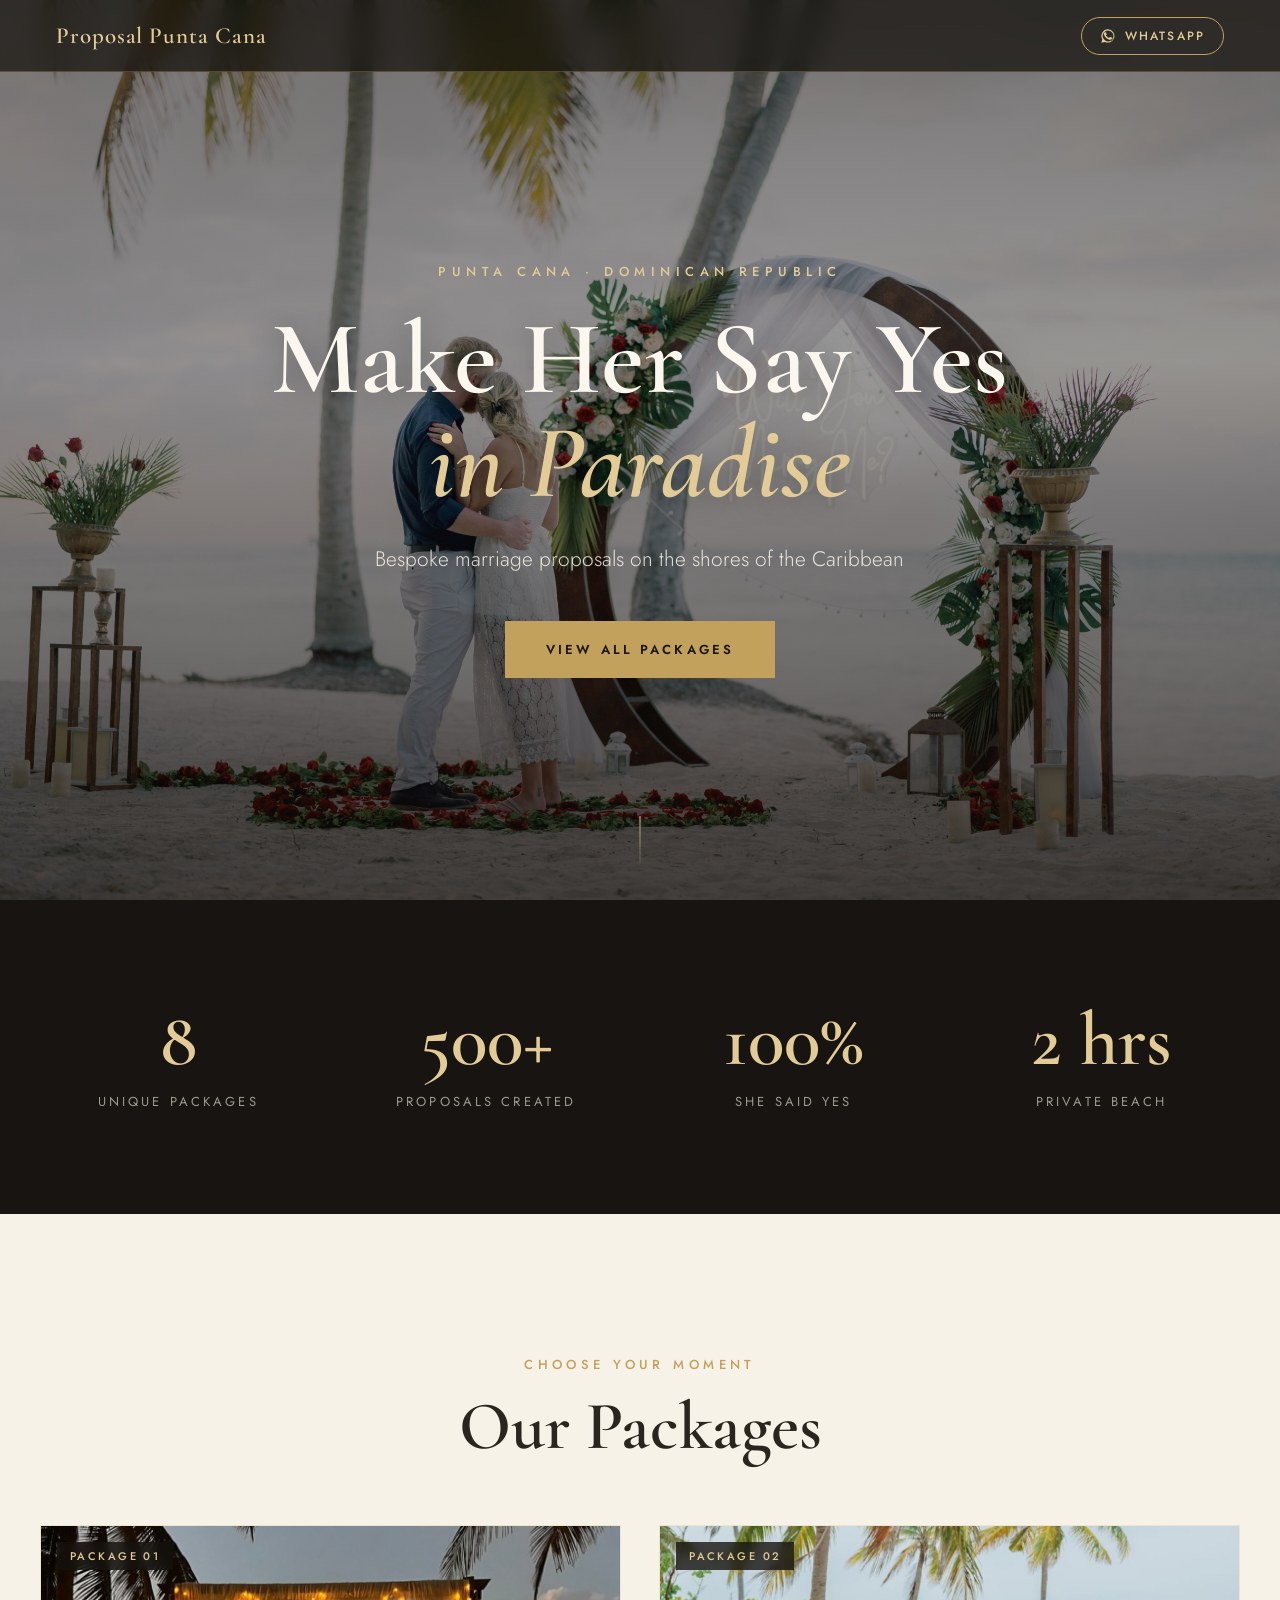
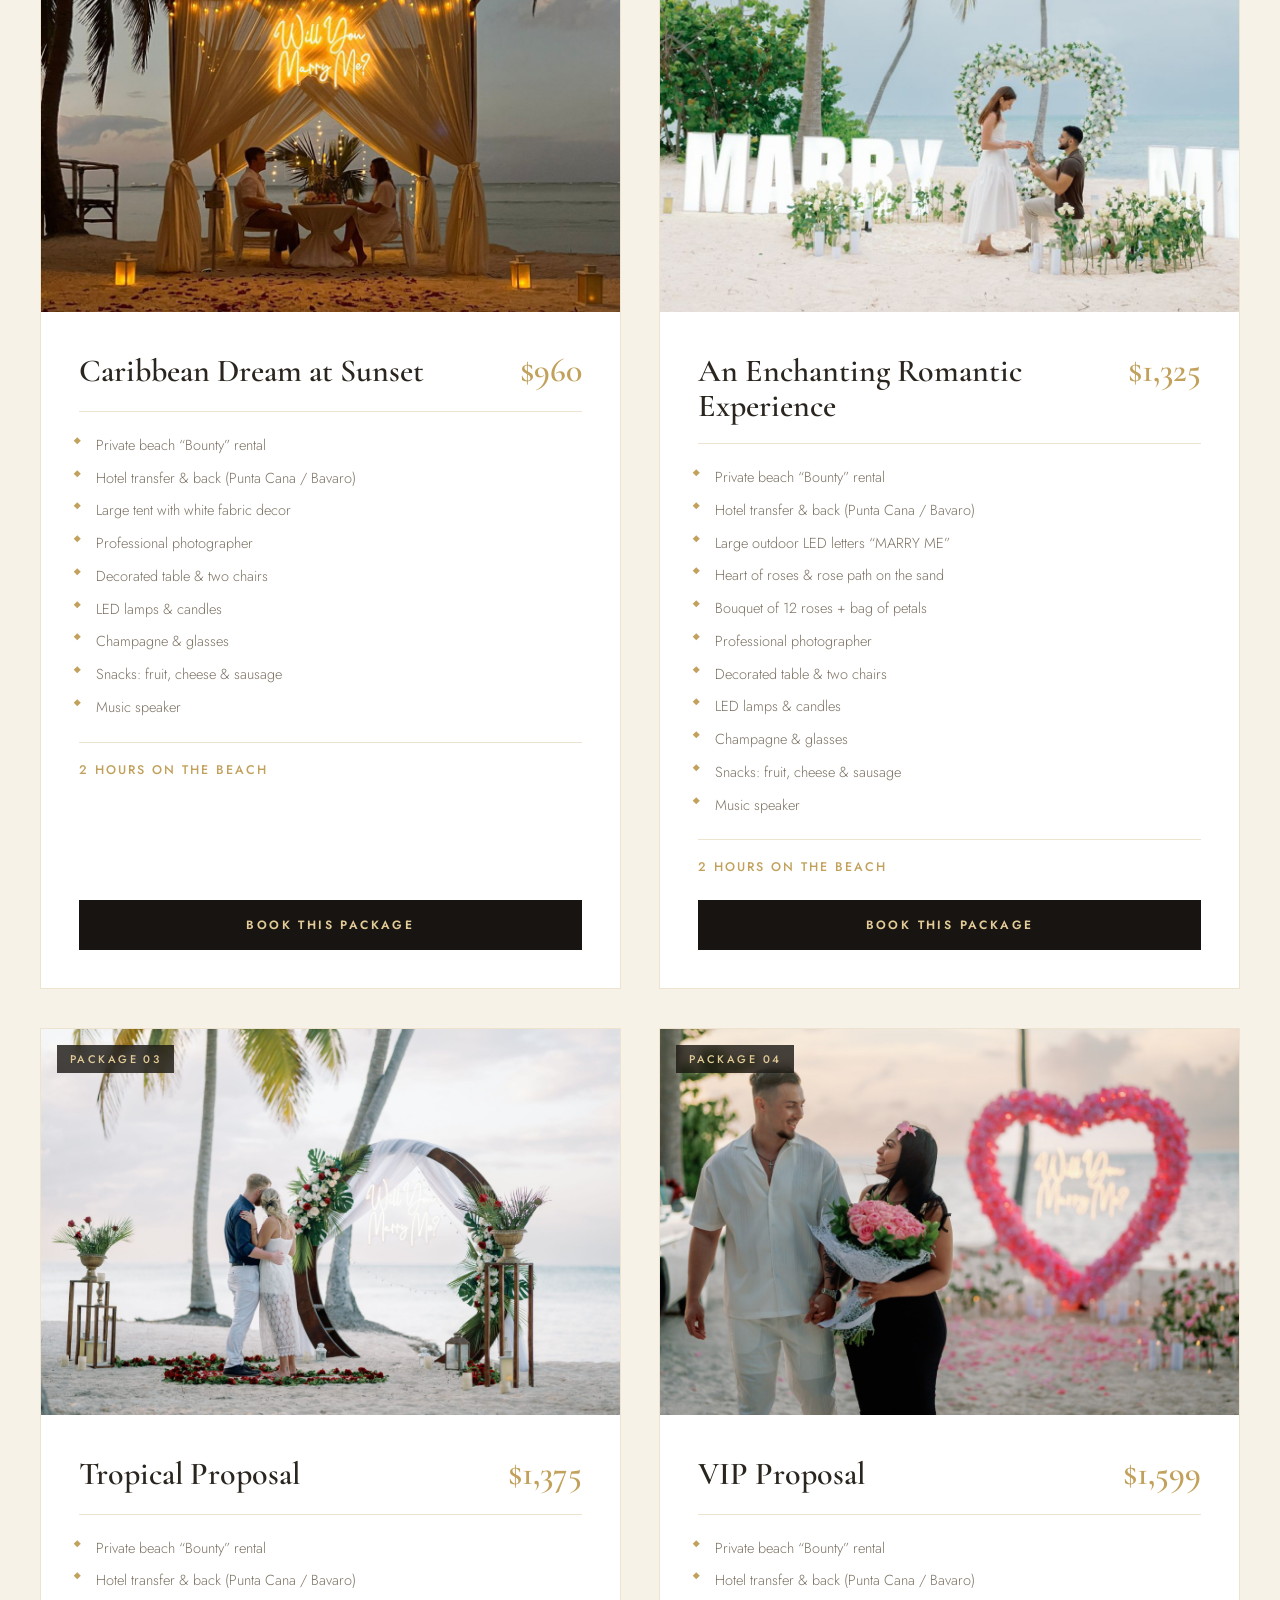
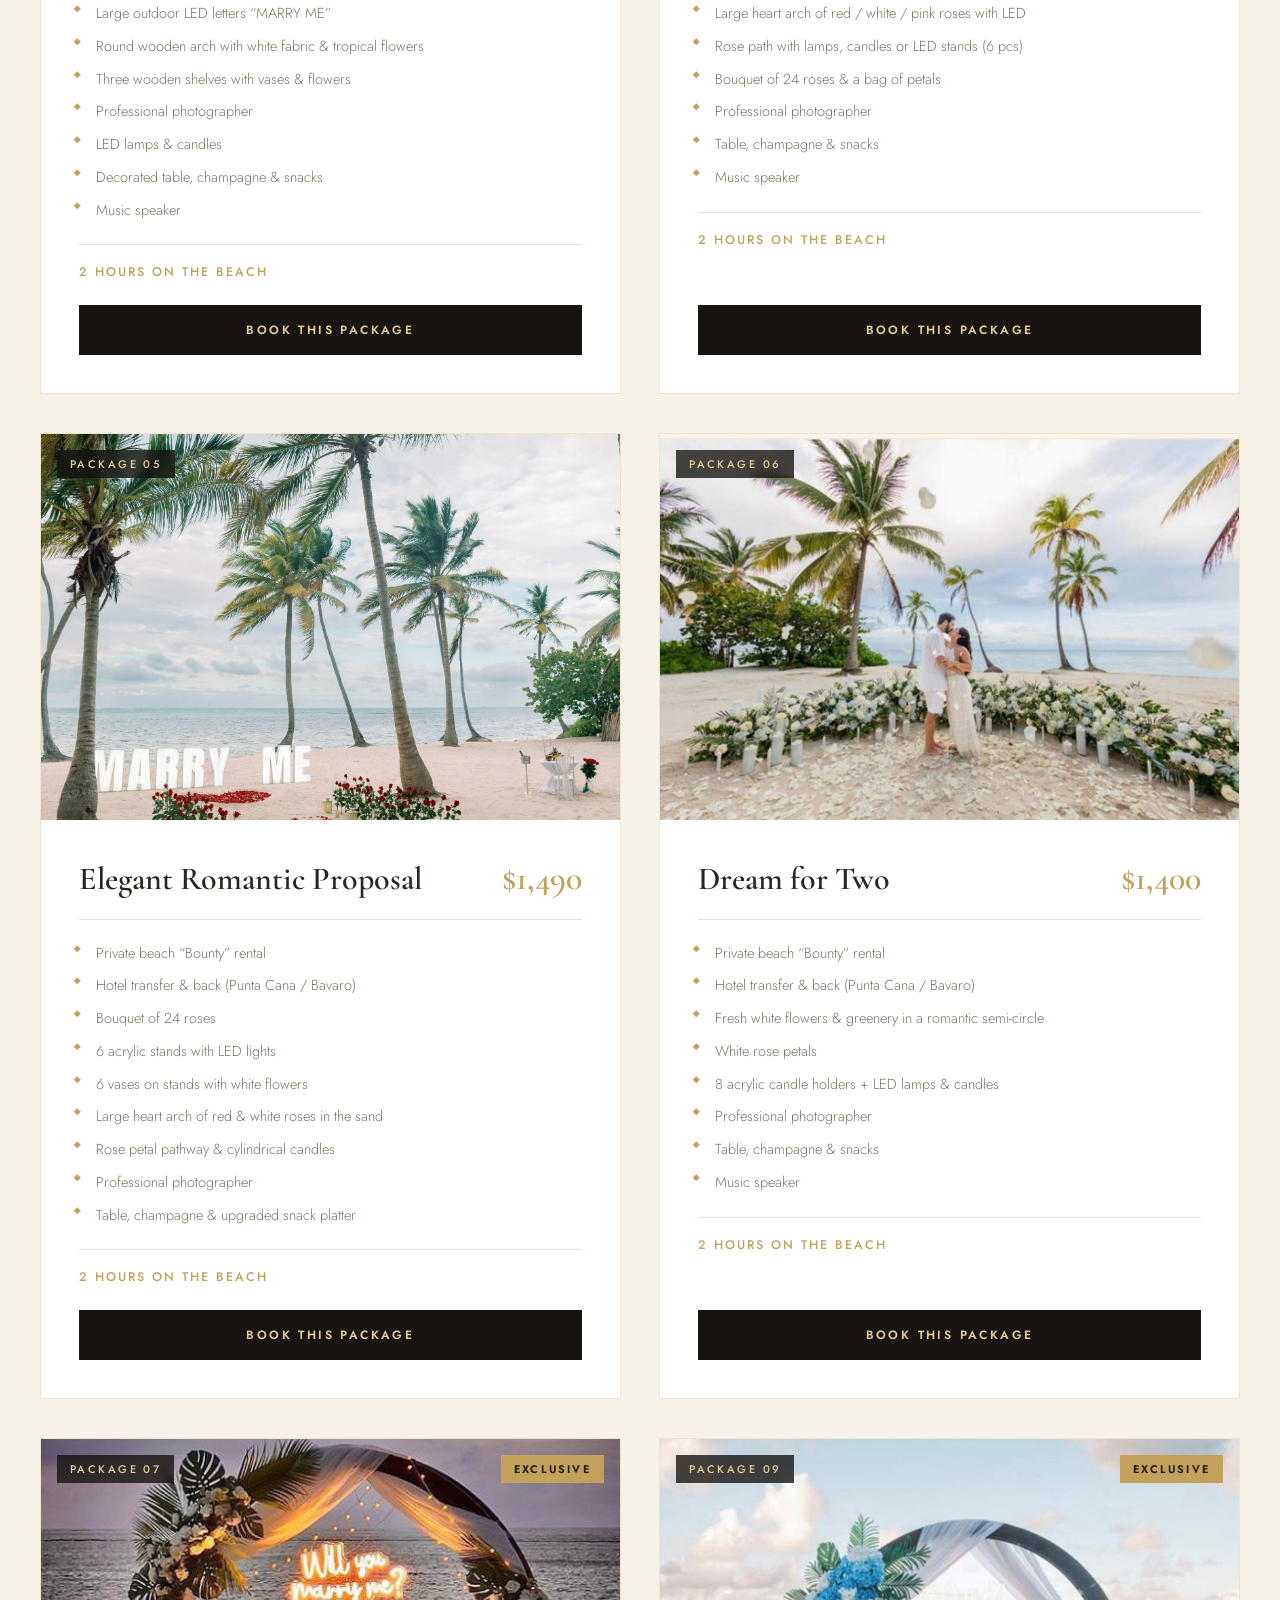
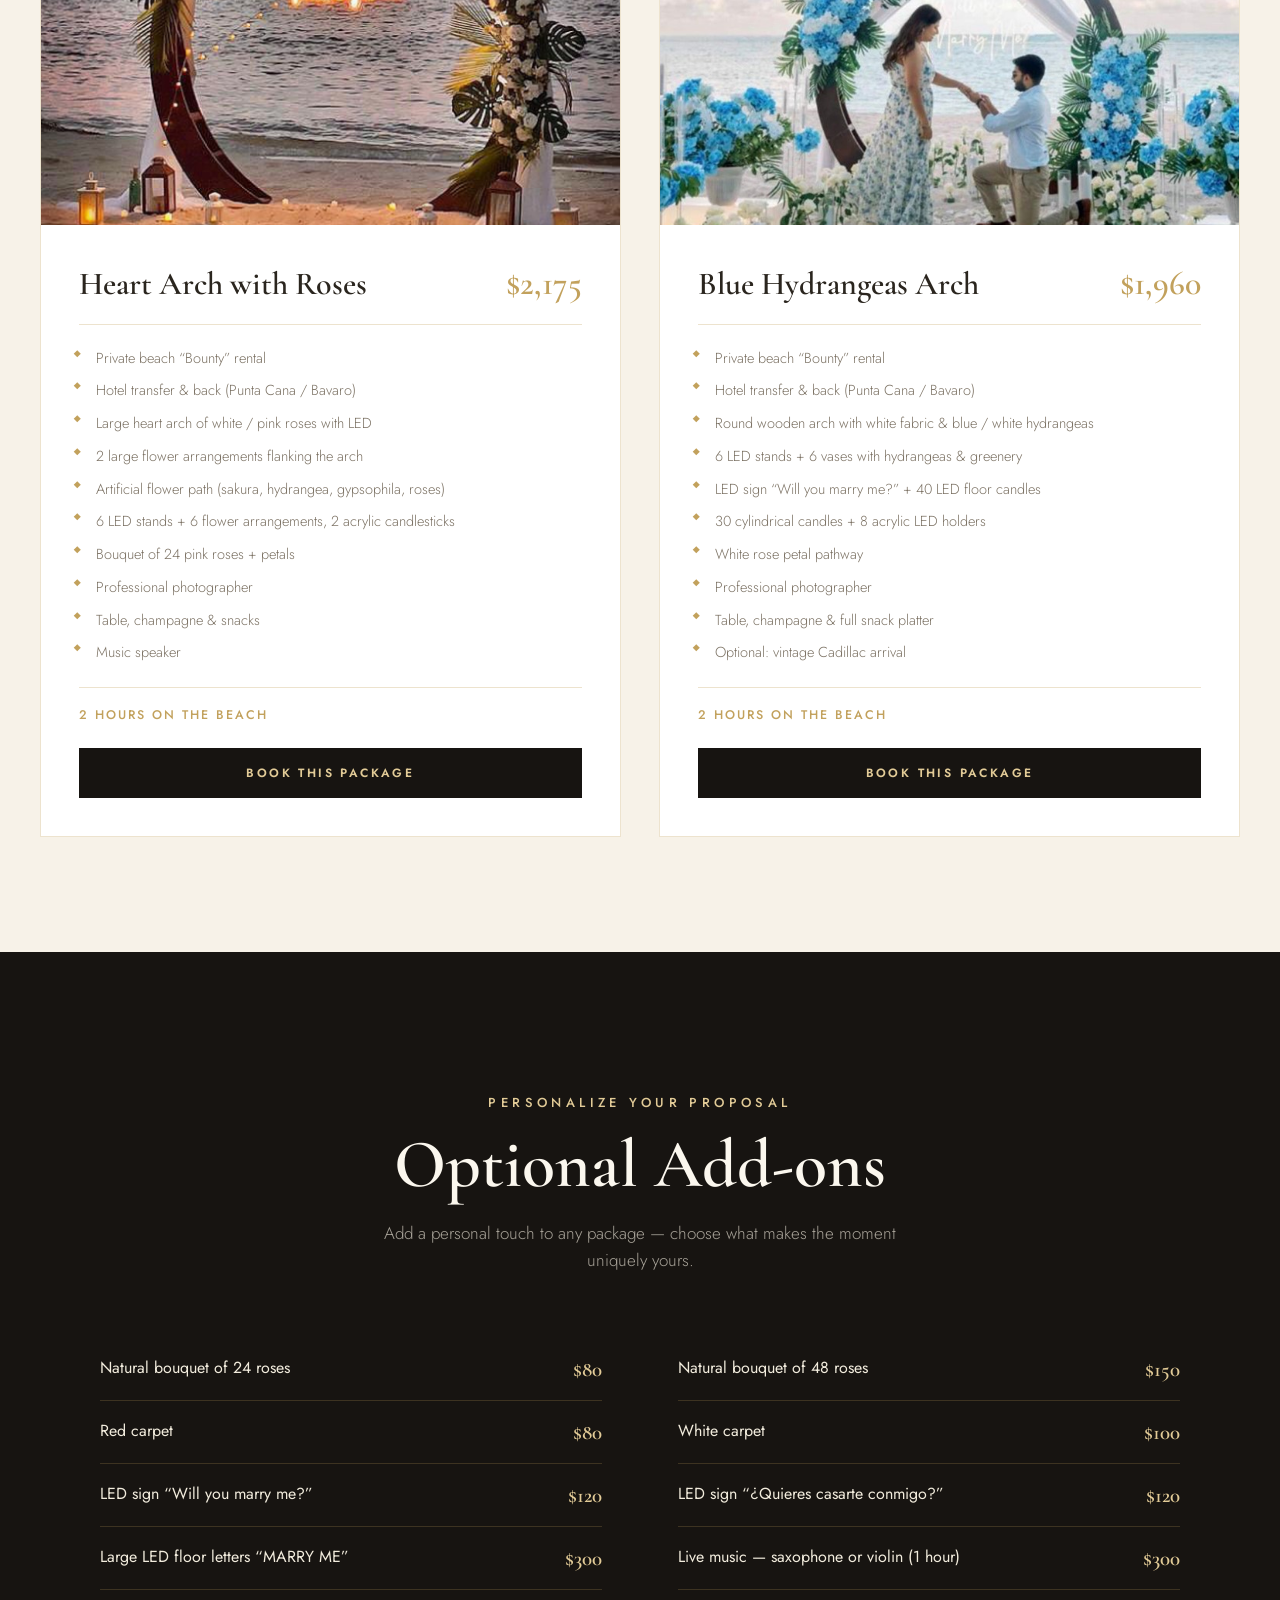
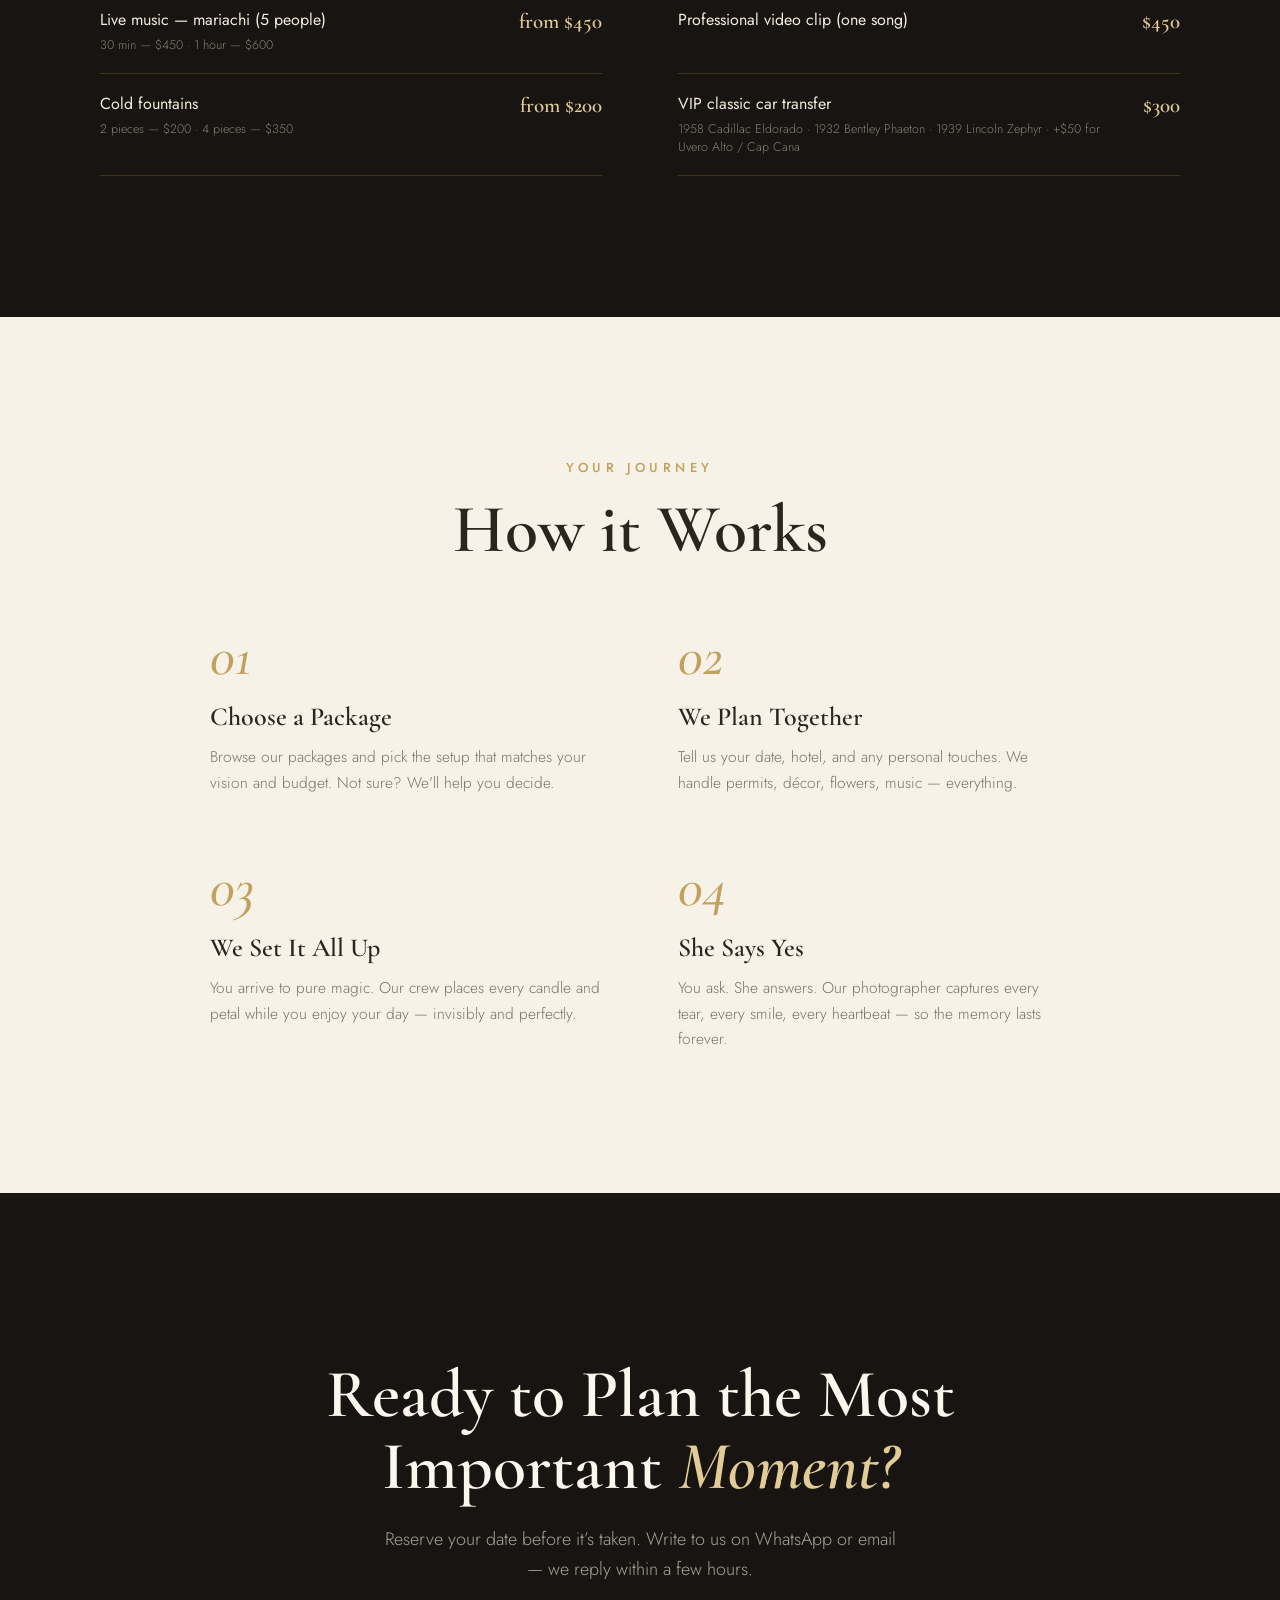
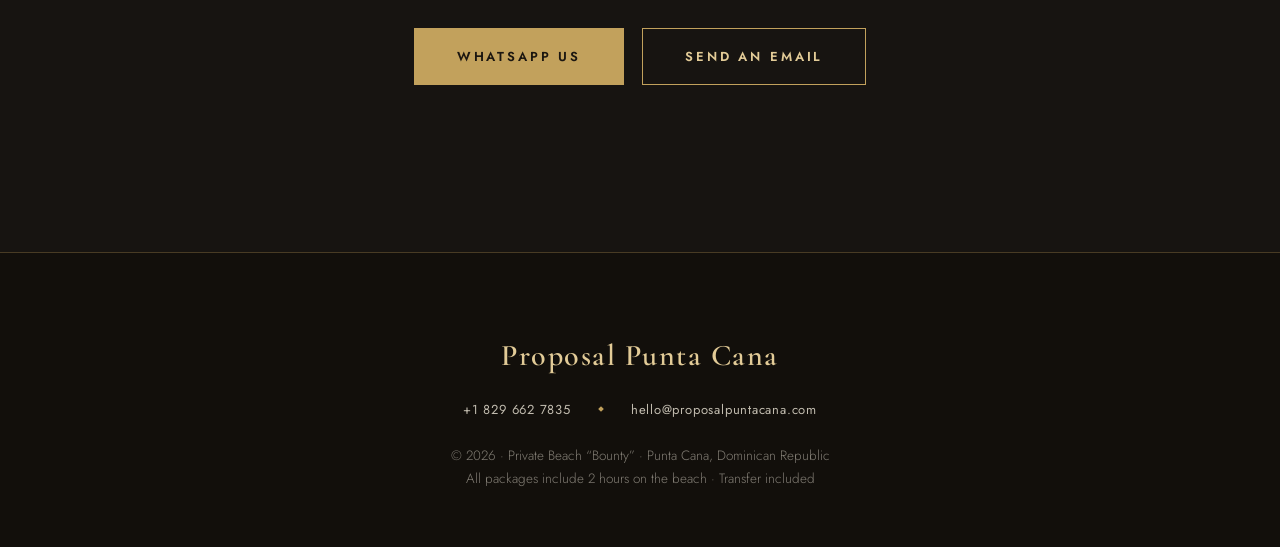
==== proposal-2/index.html @ 28c5927b "Add proposal-2 standalone landing page New self-contained page (HTML/CSS/assets) under /proposal-2/," ====
<!DOCTYPE html>
<html lang="en">
<head>
<meta charset="utf-8">
<meta name="viewport" content="width=device-width, initial-scale=1">
<title>Proposal Punta Cana — Bespoke Marriage Proposals in Paradise</title>
<meta name="description" content="Bespoke marriage proposals on the shores of the Caribbean. Private beach setups in Punta Cana, Dominican Republic — choose your moment.">
<link rel="preconnect" href="https://fonts.googleapis.com">
<link rel="preconnect" href="https://fonts.gstatic.com" crossorigin>
<link href="https://fonts.googleapis.com/css2?family=Cormorant+Garamond:ital,wght@0,400;0,500;0,600;0,700;1,400;1,500;1,600&family=Jost:wght@300;400;500;600&display=swap" rel="stylesheet">
<link rel="stylesheet" href="style.css">
</head>
<body>

<header class="site-header">
  <a href="#top" class="site-header__logo">Proposal Punta&nbsp;Cana</a>
  <a href="https://wa.me/18296627835" target="_blank" rel="noopener" class="btn-whatsapp">
    <svg width="16" height="16" viewBox="0 0 24 24" fill="currentColor" aria-hidden="true"><path d="M17.5 14.4c-.3-.15-1.8-.9-2.07-1-.28-.1-.48-.15-.68.15-.2.3-.78.99-.95 1.19-.18.2-.35.22-.65.07-.3-.15-1.27-.47-2.42-1.5-.9-.8-1.5-1.78-1.67-2.08-.18-.3-.02-.46.13-.61.14-.14.3-.35.45-.53.15-.18.2-.3.3-.5.1-.2.05-.38-.02-.53-.08-.15-.68-1.64-.93-2.24-.24-.58-.49-.5-.68-.51l-.58-.01c-.2 0-.53.07-.8.38-.28.3-1.05 1.03-1.05 2.5s1.08 2.9 1.23 3.1c.15.2 2.12 3.24 5.14 4.54.72.31 1.28.5 1.71.64.72.23 1.38.2 1.9.12.58-.09 1.8-.74 2.05-1.45.25-.71.25-1.32.18-1.45-.07-.13-.27-.2-.57-.35zM12 2.04A9.9 9.9 0 0 0 3.5 17l-1.45 5.3 5.43-1.43A9.9 9.9 0 1 0 12 2.04zm0 1.8a8.1 8.1 0 0 1 6.86 12.4l-.2.32.86 3.14-3.22-.85-.31.18A8.1 8.1 0 1 1 12 3.84z"/></svg>
    WhatsApp
  </a>
</header>

<section id="top" class="hero">
  <div class="hero__inner">
    <p class="hero__kicker">Punta Cana&nbsp;·&nbsp;Dominican Republic</p>
    <h1 class="hero__title">Make Her Say Yes<br><em>in Paradise</em></h1>
    <p class="hero__subtitle">Bespoke marriage proposals on the shores of the Caribbean</p>
    <a href="#packages" class="btn-gold">View All Packages</a>
  </div>
  <div class="hero__scroll-line"></div>
</section>

<section class="stats">
  <div class="stats__grid" data-reveal="1">
    <div>
      <div class="stat__value">8</div>
      <div class="stat__label">Unique packages</div>
    </div>
    <div>
      <div class="stat__value">500+</div>
      <div class="stat__label">Proposals created</div>
    </div>
    <div>
      <div class="stat__value">100%</div>
      <div class="stat__label">She said yes</div>
    </div>
    <div>
      <div class="stat__value">2 hrs</div>
      <div class="stat__label">Private beach</div>
    </div>
  </div>
</section>

<section id="packages" class="packages">
  <div class="section-head" data-reveal="1">
    <p class="section-head__kicker">Choose your moment</p>
    <h2 class="section-head__title">Our Packages</h2>
  </div>

  <div class="packages__grid">

    <article class="package-card" data-reveal="1">
      <div class="package-card__media">
        <img src="assets/pkg-1-caribbean-dream.jpg" alt="Caribbean Dream at Sunset" loading="lazy">
        <span class="package-card__badge">Package 01</span>
      </div>
      <div class="package-card__body">
        <div class="package-card__head">
          <h3 class="package-card__name">Caribbean Dream at Sunset</h3>
          <span class="package-card__price">$960</span>
        </div>
        <ul class="package-card__includes">
          <li>Private beach “Bounty” rental</li>
          <li>Hotel transfer &amp; back (Punta Cana / Bavaro)</li>
          <li>Large tent with white fabric decor</li>
          <li>Professional photographer</li>
          <li>Decorated table &amp; two chairs</li>
          <li>LED lamps &amp; candles</li>
          <li>Champagne &amp; glasses</li>
          <li>Snacks: fruit, cheese &amp; sausage</li>
          <li>Music speaker</li>
        </ul>
        <p class="package-card__duration">2 hours on the beach</p>
        <a class="btn-book" target="_blank" rel="noopener" href="https://wa.me/18296627835?text=Hello!%20I%20would%20like%20to%20book%20the%20Caribbean%20Dream%20at%20Sunset%20proposal%20package%20in%20Punta%20Cana.">Book this Package</a>
      </div>
    </article>

    <article class="package-card" data-reveal="1">
      <div class="package-card__media">
        <img src="assets/pkg-2-enchanting.jpg" alt="An Enchanting Romantic Experience" loading="lazy">
        <span class="package-card__badge">Package 02</span>
      </div>
      <div class="package-card__body">
        <div class="package-card__head">
          <h3 class="package-card__name">An Enchanting Romantic Experience</h3>
          <span class="package-card__price">$1,325</span>
        </div>
        <ul class="package-card__includes">
          <li>Private beach “Bounty” rental</li>
          <li>Hotel transfer &amp; back (Punta Cana / Bavaro)</li>
          <li>Large outdoor LED letters “MARRY ME”</li>
          <li>Heart of roses &amp; rose path on the sand</li>
          <li>Bouquet of 12 roses + bag of petals</li>
          <li>Professional photographer</li>
          <li>Decorated table &amp; two chairs</li>
          <li>LED lamps &amp; candles</li>
          <li>Champagne &amp; glasses</li>
          <li>Snacks: fruit, cheese &amp; sausage</li>
          <li>Music speaker</li>
        </ul>
        <p class="package-card__duration">2 hours on the beach</p>
        <a class="btn-book" target="_blank" rel="noopener" href="https://wa.me/18296627835?text=Hello!%20I%20would%20like%20to%20book%20the%20An%20Enchanting%20Romantic%20Experience%20proposal%20package%20in%20Punta%20Cana.">Book this Package</a>
      </div>
    </article>

    <article class="package-card" data-reveal="1">
      <div class="package-card__media">
        <img src="assets/pkg-3-tropical.jpg" alt="Tropical Proposal" loading="lazy">
        <span class="package-card__badge">Package 03</span>
      </div>
      <div class="package-card__body">
        <div class="package-card__head">
          <h3 class="package-card__name">Tropical Proposal</h3>
          <span class="package-card__price">$1,375</span>
        </div>
        <ul class="package-card__includes">
          <li>Private beach “Bounty” rental</li>
          <li>Hotel transfer &amp; back (Punta Cana / Bavaro)</li>
          <li>Large outdoor LED letters “MARRY ME”</li>
          <li>Round wooden arch with white fabric &amp; tropical flowers</li>
          <li>Three wooden shelves with vases &amp; flowers</li>
          <li>Professional photographer</li>
          <li>LED lamps &amp; candles</li>
          <li>Decorated table, champagne &amp; snacks</li>
          <li>Music speaker</li>
        </ul>
        <p class="package-card__duration">2 hours on the beach</p>
        <a class="btn-book" target="_blank" rel="noopener" href="https://wa.me/18296627835?text=Hello!%20I%20would%20like%20to%20book%20the%20Tropical%20Proposal%20proposal%20package%20in%20Punta%20Cana.">Book this Package</a>
      </div>
    </article>

    <article class="package-card" data-reveal="1">
      <div class="package-card__media">
        <img src="assets/pkg-4-vip.jpg" alt="VIP Proposal" loading="lazy">
        <span class="package-card__badge">Package 04</span>
      </div>
      <div class="package-card__body">
        <div class="package-card__head">
          <h3 class="package-card__name">VIP Proposal</h3>
          <span class="package-card__price">$1,599</span>
        </div>
        <ul class="package-card__includes">
          <li>Private beach “Bounty” rental</li>
          <li>Hotel transfer &amp; back (Punta Cana / Bavaro)</li>
          <li>Large heart arch of red / white / pink roses with LED</li>
          <li>Rose path with lamps, candles or LED stands (6 pcs)</li>
          <li>Bouquet of 24 roses &amp; a bag of petals</li>
          <li>Professional photographer</li>
          <li>Table, champagne &amp; snacks</li>
          <li>Music speaker</li>
        </ul>
        <p class="package-card__duration">2 hours on the beach</p>
        <a class="btn-book" target="_blank" rel="noopener" href="https://wa.me/18296627835?text=Hello!%20I%20would%20like%20to%20book%20the%20VIP%20Proposal%20proposal%20package%20in%20Punta%20Cana.">Book this Package</a>
      </div>
    </article>

    <article class="package-card" data-reveal="1">
      <div class="package-card__media">
        <img src="assets/pkg-5-elegant.jpg" alt="Elegant Romantic Proposal" loading="lazy">
        <span class="package-card__badge">Package 05</span>
      </div>
      <div class="package-card__body">
        <div class="package-card__head">
          <h3 class="package-card__name">Elegant Romantic Proposal</h3>
          <span class="package-card__price">$1,490</span>
        </div>
        <ul class="package-card__includes">
          <li>Private beach “Bounty” rental</li>
          <li>Hotel transfer &amp; back (Punta Cana / Bavaro)</li>
          <li>Bouquet of 24 roses</li>
          <li>6 acrylic stands with LED lights</li>
          <li>6 vases on stands with white flowers</li>
          <li>Large heart arch of red &amp; white roses in the sand</li>
          <li>Rose petal pathway &amp; cylindrical candles</li>
          <li>Professional photographer</li>
          <li>Table, champagne &amp; upgraded snack platter</li>
        </ul>
        <p class="package-card__duration">2 hours on the beach</p>
        <a class="btn-book" target="_blank" rel="noopener" href="https://wa.me/18296627835?text=Hello!%20I%20would%20like%20to%20book%20the%20Elegant%20Romantic%20Proposal%20proposal%20package%20in%20Punta%20Cana.">Book this Package</a>
      </div>
    </article>

    <article class="package-card" data-reveal="1">
      <div class="package-card__media">
        <img src="assets/pkg-6-dream-for-two.jpg" alt="Dream for Two" loading="lazy">
        <span class="package-card__badge">Package 06</span>
      </div>
      <div class="package-card__body">
        <div class="package-card__head">
          <h3 class="package-card__name">Dream for Two</h3>
          <span class="package-card__price">$1,400</span>
        </div>
        <ul class="package-card__includes">
          <li>Private beach “Bounty” rental</li>
          <li>Hotel transfer &amp; back (Punta Cana / Bavaro)</li>
          <li>Fresh white flowers &amp; greenery in a romantic semi-circle</li>
          <li>White rose petals</li>
          <li>8 acrylic candle holders + LED lamps &amp; candles</li>
          <li>Professional photographer</li>
          <li>Table, champagne &amp; snacks</li>
          <li>Music speaker</li>
        </ul>
        <p class="package-card__duration">2 hours on the beach</p>
        <a class="btn-book" target="_blank" rel="noopener" href="https://wa.me/18296627835?text=Hello!%20I%20would%20like%20to%20book%20the%20Dream%20for%20Two%20proposal%20package%20in%20Punta%20Cana.">Book this Package</a>
      </div>
    </article>

    <article class="package-card" data-reveal="1">
      <div class="package-card__media">
        <img src="assets/pkg-7-heart-arch.jpg" alt="Heart Arch with Roses" loading="lazy">
        <span class="package-card__badge">Package 07</span>
        <span class="package-card__exclusive">Exclusive</span>
      </div>
      <div class="package-card__body">
        <div class="package-card__head">
          <h3 class="package-card__name">Heart Arch with Roses</h3>
          <span class="package-card__price">$2,175</span>
        </div>
        <ul class="package-card__includes">
          <li>Private beach “Bounty” rental</li>
          <li>Hotel transfer &amp; back (Punta Cana / Bavaro)</li>
          <li>Large heart arch of white / pink roses with LED</li>
          <li>2 large flower arrangements flanking the arch</li>
          <li>Artificial flower path (sakura, hydrangea, gypsophila, roses)</li>
          <li>6 LED stands + 6 flower arrangements, 2 acrylic candlesticks</li>
          <li>Bouquet of 24 pink roses + petals</li>
          <li>Professional photographer</li>
          <li>Table, champagne &amp; snacks</li>
          <li>Music speaker</li>
        </ul>
        <p class="package-card__duration">2 hours on the beach</p>
        <a class="btn-book" target="_blank" rel="noopener" href="https://wa.me/18296627835?text=Hello!%20I%20would%20like%20to%20book%20the%20Heart%20Arch%20with%20Roses%20proposal%20package%20in%20Punta%20Cana.">Book this Package</a>
      </div>
    </article>

    <article class="package-card" data-reveal="1">
      <div class="package-card__media">
        <img src="assets/pkg-9-blue-hydrangeas.jpg" alt="Blue Hydrangeas Arch" loading="lazy">
        <span class="package-card__badge">Package 09</span>
        <span class="package-card__exclusive">Exclusive</span>
      </div>
      <div class="package-card__body">
        <div class="package-card__head">
          <h3 class="package-card__name">Blue Hydrangeas Arch</h3>
          <span class="package-card__price">$1,960</span>
        </div>
        <ul class="package-card__includes">
          <li>Private beach “Bounty” rental</li>
          <li>Hotel transfer &amp; back (Punta Cana / Bavaro)</li>
          <li>Round wooden arch with white fabric &amp; blue / white hydrangeas</li>
          <li>6 LED stands + 6 vases with hydrangeas &amp; greenery</li>
          <li>LED sign “Will you marry me?” + 40 LED floor candles</li>
          <li>30 cylindrical candles + 8 acrylic LED holders</li>
          <li>White rose petal pathway</li>
          <li>Professional photographer</li>
          <li>Table, champagne &amp; full snack platter</li>
          <li>Optional: vintage Cadillac arrival</li>
        </ul>
        <p class="package-card__duration">2 hours on the beach</p>
        <a class="btn-book" target="_blank" rel="noopener" href="https://wa.me/18296627835?text=Hello!%20I%20would%20like%20to%20book%20the%20Blue%20Hydrangeas%20Arch%20proposal%20package%20in%20Punta%20Cana.">Book this Package</a>
      </div>
    </article>

  </div>
</section>

<section class="addons">
  <div class="section-head section-head--dark" data-reveal="1">
    <p class="section-head__kicker">Personalize your proposal</p>
    <h2 class="section-head__title">Optional Add-ons</h2>
    <p class="section-head__lede">Add a personal touch to any package — choose what makes the moment uniquely yours.</p>
  </div>
  <div class="addons__grid">

    <div class="addon-row">
      <div><div class="addon-row__name">Natural bouquet of 24 roses</div></div>
      <div class="addon-row__price">$80</div>
    </div>
    <div class="addon-row">
      <div><div class="addon-row__name">Natural bouquet of 48 roses</div></div>
      <div class="addon-row__price">$150</div>
    </div>
    <div class="addon-row">
      <div><div class="addon-row__name">Red carpet</div></div>
      <div class="addon-row__price">$80</div>
    </div>
    <div class="addon-row">
      <div><div class="addon-row__name">White carpet</div></div>
      <div class="addon-row__price">$100</div>
    </div>
    <div class="addon-row">
      <div><div class="addon-row__name">LED sign “Will you marry me?”</div></div>
      <div class="addon-row__price">$120</div>
    </div>
    <div class="addon-row">
      <div><div class="addon-row__name">LED sign “¿Quieres casarte conmigo?”</div></div>
      <div class="addon-row__price">$120</div>
    </div>
    <div class="addon-row">
      <div><div class="addon-row__name">Large LED floor letters “MARRY ME”</div></div>
      <div class="addon-row__price">$300</div>
    </div>
    <div class="addon-row">
      <div><div class="addon-row__name">Live music — saxophone or violin (1 hour)</div></div>
      <div class="addon-row__price">$300</div>
    </div>
    <div class="addon-row">
      <div>
        <div class="addon-row__name">Live music — mariachi (5 people)</div>
        <div class="addon-row__note">30 min — $450 · 1 hour — $600</div>
      </div>
      <div class="addon-row__price">from $450</div>
    </div>
    <div class="addon-row">
      <div><div class="addon-row__name">Professional video clip (one song)</div></div>
      <div class="addon-row__price">$450</div>
    </div>
    <div class="addon-row">
      <div>
        <div class="addon-row__name">Cold fountains</div>
        <div class="addon-row__note">2 pieces — $200 · 4 pieces — $350</div>
      </div>
      <div class="addon-row__price">from $200</div>
    </div>
    <div class="addon-row">
      <div>
        <div class="addon-row__name">VIP classic car transfer</div>
        <div class="addon-row__note">1958 Cadillac Eldorado · 1932 Bentley Phaeton · 1939 Lincoln Zephyr · +$50 for Uvero Alto / Cap Cana</div>
      </div>
      <div class="addon-row__price">$300</div>
    </div>

  </div>
</section>

<section class="how-it-works">
  <div class="section-head" data-reveal="1">
    <p class="section-head__kicker">Your journey</p>
    <h2 class="section-head__title">How it Works</h2>
  </div>
  <div class="how-it-works__grid">

    <div data-reveal="1">
      <div class="step__num">01</div>
      <h3 class="step__title">Choose a Package</h3>
      <p class="step__desc">Browse our packages and pick the setup that matches your vision and budget. Not sure? We’ll help you decide.</p>
    </div>

    <div data-reveal="1">
      <div class="step__num">02</div>
      <h3 class="step__title">We Plan Together</h3>
      <p class="step__desc">Tell us your date, hotel, and any personal touches. We handle permits, décor, flowers, music — everything.</p>
    </div>

    <div data-reveal="1">
      <div class="step__num">03</div>
      <h3 class="step__title">We Set It All Up</h3>
      <p class="step__desc">You arrive to pure magic. Our crew places every candle and petal while you enjoy your day — invisibly and perfectly.</p>
    </div>

    <div data-reveal="1">
      <div class="step__num">04</div>
      <h3 class="step__title">She Says Yes</h3>
      <p class="step__desc">You ask. She answers. Our photographer captures every tear, every smile, every heartbeat — so the memory lasts forever.</p>
    </div>

  </div>
</section>

<section class="cta">
  <div class="cta__inner" data-reveal="1">
    <h2 class="cta__title">Ready to Plan the Most Important <em>Moment?</em></h2>
    <p class="cta__lede">Reserve your date before it’s taken. Write to us on WhatsApp or email — we reply within a few hours.</p>
    <div class="cta__actions">
      <a href="https://wa.me/18296627835" target="_blank" rel="noopener" class="btn-gold-lg">WhatsApp Us</a>
      <a href="mailto:hello@proposalpuntacana.com" class="btn-outline-lg">Send an Email</a>
    </div>
  </div>
</section>

<footer class="site-footer">
  <div class="site-footer__logo">Proposal Punta Cana</div>
  <div class="site-footer__contacts">
    <a href="https://wa.me/18296627835" target="_blank" rel="noopener">+1 829 662 7835</a>
    <span class="site-footer__dot"></span>
    <a href="mailto:hello@proposalpuntacana.com">hello@proposalpuntacana.com</a>
  </div>
  <p class="site-footer__legal">© 2026 · Private Beach “Bounty” · Punta Cana, Dominican Republic<br>All packages include 2 hours on the beach · Transfer included</p>
</footer>

</body>
</html>
---- proposal-2/style.css ----
:root {
  --ink: #171411;
  --ink-soft: #201B15;
  --gold: #C2A15C;
  --gold-bright: #E2CB97;
  --cream: #F7F2E8;
  --cream-card: #FFFFFF;
  --text-dark: #2A251E;
  --text-muted: #7C7264;
  --line-gold: rgba(194, 161, 92, .30);
}

*, *::before, *::after { box-sizing: border-box; }

html { scroll-behavior: smooth; }

body {
  margin: 0;
  background: var(--cream);
  color: var(--text-dark);
  font-family: 'Jost', sans-serif;
  overflow-x: hidden;
  -webkit-font-smoothing: antialiased;
  text-rendering: optimizeLegibility;
}

ul { margin: 0; padding: 0; list-style: none; }

::selection { background: rgba(194, 161, 92, .30); }

@keyframes ppcRise {
  from { opacity: 0; transform: translateY(26px); }
  to { opacity: 1; transform: none; }
}

[data-reveal] { animation: ppcRise .9s ease both; }

@media (prefers-reduced-motion: reduce) {
  [data-reveal] { animation: none; }
}

a { transition: all .3s ease; }

/* ============ HEADER ============ */
.site-header {
  position: fixed;
  top: 0; left: 0; right: 0;
  z-index: 50;
  height: 72px;
  display: flex;
  align-items: center;
  justify-content: space-between;
  padding: 0 clamp(20px, 5vw, 56px);
  background: rgba(20, 17, 13, .72);
  backdrop-filter: blur(12px);
  -webkit-backdrop-filter: blur(12px);
  border-bottom: 1px solid var(--line-gold);
}

.site-header__logo {
  font-family: 'Cormorant Garamond', serif;
  font-size: 23px;
  font-weight: 600;
  letter-spacing: .04em;
  color: var(--gold-bright);
  text-decoration: none;
}

.btn-whatsapp {
  display: inline-flex;
  align-items: center;
  justify-content: center;
  gap: 9px;
  padding: 9px 18px;
  border: 1px solid var(--gold);
  border-radius: 999px;
  color: var(--gold-bright);
  text-decoration: none;
  font-size: 12px;
  font-weight: 500;
  letter-spacing: .18em;
  text-transform: uppercase;
}

.btn-whatsapp:hover { background: var(--gold); color: #1B1610; }

/* ============ HERO ============ */
.hero {
  position: relative;
  min-height: 100vh;
  display: flex;
  align-items: center;
  justify-content: center;
  text-align: center;
  padding: 120px 24px 80px;
  background-image:
    linear-gradient(180deg, rgba(15, 11, 8, .55) 0%, rgba(15, 11, 8, .40) 40%, rgba(15, 11, 8, .72) 100%),
    url('assets/hero.jpg');
  background-size: cover;
  background-position: center 35%;
}

.hero__inner { max-width: 920px; }

.hero__kicker {
  font-size: 13px;
  font-weight: 500;
  letter-spacing: .42em;
  text-transform: uppercase;
  color: var(--gold-bright);
  margin: 0 0 26px;
}

.hero__title {
  font-family: 'Cormorant Garamond', serif;
  font-weight: 600;
  font-size: clamp(46px, 8.6vw, 104px);
  line-height: 1.0;
  letter-spacing: .005em;
  color: #FBF7EE;
  margin: 0 0 28px;
  text-shadow: 0 2px 30px rgba(0, 0, 0, .35);
}

.hero__title em {
  font-style: italic;
  color: var(--gold-bright);
}

.hero__subtitle {
  font-weight: 300;
  font-size: clamp(17px, 2.2vw, 21px);
  line-height: 1.6;
  color: rgba(251, 247, 238, .86);
  max-width: 600px;
  margin: 0 auto 44px;
}

.btn-gold {
  display: inline-flex;
  align-items: center;
  justify-content: center;
  gap: 12px;
  padding: 18px 40px;
  background: var(--gold);
  color: #1B1610;
  font-size: 13px;
  font-weight: 600;
  letter-spacing: .24em;
  text-transform: uppercase;
  text-decoration: none;
  border: 1px solid var(--gold);
}

.btn-gold:hover { background: transparent; color: var(--gold-bright); }

.hero__scroll-line {
  position: absolute;
  bottom: 30px;
  left: 50%;
  transform: translateX(-50%);
  width: 1px;
  height: 54px;
  background: linear-gradient(var(--gold-bright), transparent);
}

/* ============ ABOUT / STATS ============ */
.stats {
  padding: clamp(64px, 8vw, 104px) 24px;
  background: var(--ink);
  color: #F2ECDD;
}

.stats__grid {
  max-width: 1180px;
  margin: 0 auto;
  display: grid;
  grid-template-columns: repeat(4, minmax(0, 1fr));
  gap: clamp(20px, 4vw, 56px);
  text-align: center;
}

.stat__value {
  font-family: 'Cormorant Garamond', serif;
  font-weight: 600;
  font-size: clamp(48px, 6vw, 76px);
  line-height: 1;
  color: var(--gold-bright);
}

.stat__label {
  font-size: 13px;
  font-weight: 400;
  letter-spacing: .24em;
  text-transform: uppercase;
  color: rgba(242, 236, 221, .62);
  margin-top: 14px;
}

/* ============ SECTION HEADINGS ============ */
.section-head {
  max-width: 1200px;
  margin: 0 auto 64px;
  text-align: center;
}

.section-head__kicker {
  font-size: 13px;
  font-weight: 500;
  letter-spacing: .34em;
  text-transform: uppercase;
  color: var(--gold);
  margin: 0 0 18px;
}

.section-head__title {
  font-family: 'Cormorant Garamond', serif;
  font-weight: 600;
  font-size: clamp(40px, 6vw, 68px);
  line-height: 1.02;
  color: var(--text-dark);
  margin: 0;
}

.section-head--dark .section-head__kicker { color: var(--gold-bright); }
.section-head--dark .section-head__title { color: #FBF7EE; margin: 0 0 20px; }

.section-head__lede {
  font-weight: 300;
  font-size: 17px;
  line-height: 1.6;
  color: rgba(242, 236, 221, .66);
  max-width: 560px;
  margin: 0 auto;
}

/* ============ PACKAGES ============ */
.packages {
  padding: clamp(84px, 11vw, 148px) 24px clamp(72px, 9vw, 120px);
  background: var(--cream);
  scroll-margin-top: 80px;
}

.packages__grid {
  max-width: 1200px;
  margin: 0 auto;
  display: grid;
  grid-template-columns: repeat(auto-fit, minmax(min(440px, 100%), 1fr));
  gap: clamp(28px, 3vw, 40px);
}

.package-card {
  background: var(--cream-card);
  border: 1px solid var(--line-gold);
  display: flex;
  flex-direction: column;
  overflow: hidden;
}

.package-card__media {
  position: relative;
  aspect-ratio: 3 / 2;
  overflow: hidden;
}

.package-card__media img {
  width: 100%;
  height: 100%;
  object-fit: cover;
  display: block;
}

.package-card__badge,
.package-card__exclusive {
  position: absolute;
  top: 16px;
  padding: 6px 13px;
  font-size: 11px;
  text-transform: uppercase;
}

.package-card__badge {
  left: 16px;
  background: rgba(20, 17, 13, .78);
  backdrop-filter: blur(4px);
  color: var(--gold-bright);
  font-weight: 500;
  letter-spacing: .22em;
}

.package-card__exclusive {
  right: 16px;
  background: var(--gold);
  color: #1B1610;
  font-weight: 600;
  letter-spacing: .2em;
}

.package-card__body {
  padding: clamp(26px, 3vw, 38px);
  display: flex;
  flex-direction: column;
  flex: 1;
}

.package-card__head {
  display: flex;
  align-items: baseline;
  justify-content: space-between;
  gap: 16px;
  border-bottom: 1px solid var(--line-gold);
  padding-bottom: 20px;
  margin-bottom: 22px;
}

.package-card__name {
  font-family: 'Cormorant Garamond', serif;
  font-weight: 600;
  font-size: clamp(25px, 2.6vw, 32px);
  line-height: 1.1;
  color: var(--text-dark);
  margin: 0;
}

.package-card__price {
  font-family: 'Cormorant Garamond', serif;
  font-weight: 600;
  font-size: clamp(26px, 2.8vw, 34px);
  color: var(--gold);
  white-space: nowrap;
}

.package-card__includes {
  display: flex;
  flex-direction: column;
  gap: 11px;
  margin-bottom: 24px;
}

.package-card__includes li {
  display: flex;
  align-items: flex-start;
  gap: 12px;
  font-size: 14.5px;
  font-weight: 300;
  line-height: 1.5;
  color: var(--text-muted);
}

.package-card__includes li::before {
  content: '';
  flex: none;
  width: 5px;
  height: 5px;
  background: var(--gold);
  transform: rotate(45deg) translateY(6px);
}

.package-card__duration {
  font-size: 12.5px;
  font-weight: 500;
  letter-spacing: .16em;
  text-transform: uppercase;
  color: var(--gold);
  margin: 0 0 24px;
  padding-top: 18px;
  border-top: 1px solid var(--line-gold);
}

.btn-book {
  margin-top: auto;
  display: flex;
  align-items: center;
  justify-content: center;
  padding: 15px 28px;
  background: var(--ink);
  color: var(--gold-bright);
  font-size: 12px;
  font-weight: 600;
  letter-spacing: .2em;
  text-transform: uppercase;
  text-decoration: none;
  text-align: center;
  border: 1px solid var(--ink);
}

.btn-book:hover { background: var(--gold); color: #1B1610; border-color: var(--gold); }

/* ============ ADD-ONS ============ */
.addons {
  padding: clamp(84px, 11vw, 148px) 24px;
  background: var(--ink);
  color: #F2ECDD;
}

.addons__grid {
  max-width: 1080px;
  margin: 0 auto;
  display: grid;
  grid-template-columns: repeat(auto-fit, minmax(min(460px, 100%), 1fr));
  gap: 0 clamp(40px, 6vw, 88px);
}

.addon-row {
  display: flex;
  align-items: flex-start;
  justify-content: space-between;
  gap: 20px;
  padding: 18px 0;
  border-bottom: 1px solid rgba(194, 161, 92, .22);
}

.addon-row__name {
  font-size: 16px;
  font-weight: 400;
  color: #F2ECDD;
}

.addon-row__note {
  font-size: 12.5px;
  font-weight: 300;
  line-height: 1.5;
  color: rgba(242, 236, 221, .5);
  margin-top: 5px;
}

.addon-row__price {
  font-family: 'Cormorant Garamond', serif;
  font-weight: 600;
  font-size: 21px;
  color: var(--gold-bright);
  white-space: nowrap;
  padding-top: 1px;
}

/* ============ HOW IT WORKS ============ */
.how-it-works {
  padding: clamp(84px, 11vw, 148px) 24px;
  background: var(--cream);
}

.how-it-works__grid {
  max-width: 860px;
  margin: 0 auto;
  display: grid;
  grid-template-columns: repeat(2, minmax(0, 1fr));
  gap: clamp(36px, 5vw, 64px) clamp(40px, 6vw, 80px);
}

.step__num {
  font-family: 'Cormorant Garamond', serif;
  font-style: italic;
  font-weight: 500;
  font-size: 56px;
  line-height: 1;
  color: var(--gold);
  margin-bottom: 18px;
}

.step__title {
  font-family: 'Cormorant Garamond', serif;
  font-weight: 600;
  font-size: 26px;
  line-height: 1.15;
  color: var(--text-dark);
  margin: 0 0 12px;
}

.step__desc {
  font-weight: 300;
  font-size: 15.5px;
  line-height: 1.65;
  color: var(--text-muted);
  margin: 0;
}

/* ============ CTA ============ */
.cta {
  position: relative;
  padding: clamp(96px, 13vw, 168px) 24px;
  background: var(--ink);
  text-align: center;
  overflow: hidden;
}

.cta__inner {
  position: relative;
  max-width: 760px;
  margin: 0 auto;
}

.cta__title {
  font-family: 'Cormorant Garamond', serif;
  font-weight: 600;
  font-size: clamp(38px, 6vw, 68px);
  line-height: 1.06;
  color: #FBF7EE;
  margin: 0 0 22px;
}

.cta__title em {
  font-style: italic;
  color: var(--gold-bright);
}

.cta__lede {
  font-weight: 300;
  font-size: 18px;
  line-height: 1.65;
  color: rgba(242, 236, 221, .66);
  max-width: 520px;
  margin: 0 auto 44px;
}

.cta__actions {
  display: flex;
  flex-wrap: wrap;
  gap: 18px;
  justify-content: center;
}

.btn-gold-lg {
  display: inline-flex;
  align-items: center;
  justify-content: center;
  padding: 18px 42px;
  background: var(--gold);
  color: #1B1610;
  font-size: 13px;
  font-weight: 600;
  letter-spacing: .22em;
  text-transform: uppercase;
  text-decoration: none;
  border: 1px solid var(--gold);
}

.btn-gold-lg:hover { background: transparent; color: var(--gold-bright); }

.btn-outline-lg {
  display: inline-flex;
  align-items: center;
  justify-content: center;
  gap: 11px;
  padding: 18px 42px;
  background: transparent;
  color: var(--gold-bright);
  font-size: 13px;
  font-weight: 600;
  letter-spacing: .22em;
  text-transform: uppercase;
  text-decoration: none;
  border: 1px solid var(--gold);
}

.btn-outline-lg:hover { background: var(--gold); color: #1B1610; }

/* ============ FOOTER ============ */
.site-footer {
  padding: clamp(56px, 7vw, 84px) 24px clamp(40px, 5vw, 56px);
  background: #120F0B;
  text-align: center;
  border-top: 1px solid var(--line-gold);
}

.site-footer__logo {
  font-family: 'Cormorant Garamond', serif;
  font-weight: 600;
  font-size: 30px;
  letter-spacing: .05em;
  color: var(--gold-bright);
  margin-bottom: 26px;
}

.site-footer__contacts {
  display: flex;
  flex-wrap: wrap;
  gap: 10px 28px;
  justify-content: center;
  align-items: center;
  margin-bottom: 26px;
}

.site-footer__contacts a {
  font-size: 13px;
  letter-spacing: .06em;
  color: rgba(242, 236, 221, .78);
  text-decoration: none;
}

.site-footer__dot {
  width: 4px;
  height: 4px;
  background: var(--gold);
  transform: rotate(45deg);
}

.site-footer__legal {
  font-weight: 300;
  font-size: 13.5px;
  line-height: 1.7;
  color: rgba(242, 236, 221, .5);
  margin: 0;
}

/* ============ RESPONSIVE ============ */
@media (max-width: 640px) {
  .stats__grid { grid-template-columns: repeat(2, minmax(0, 1fr)); }
  .how-it-works__grid { grid-template-columns: 1fr; }
}
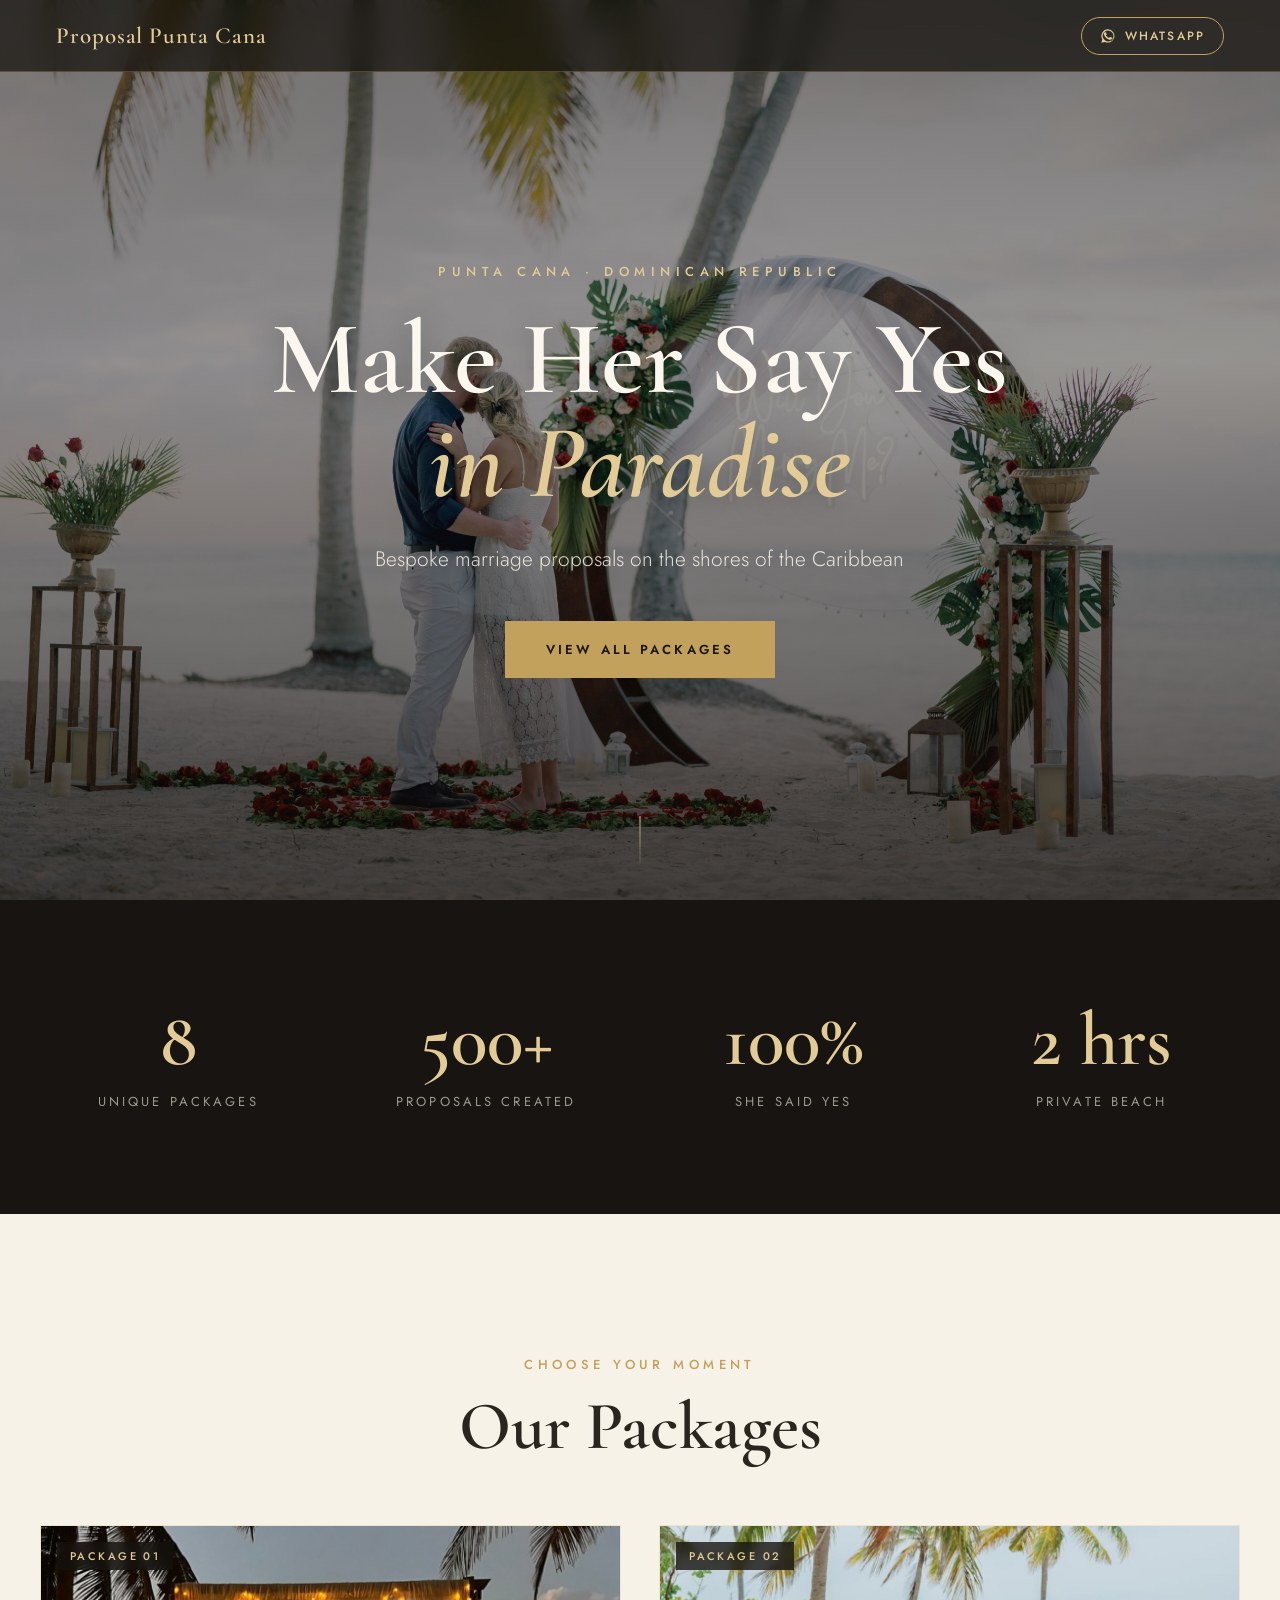
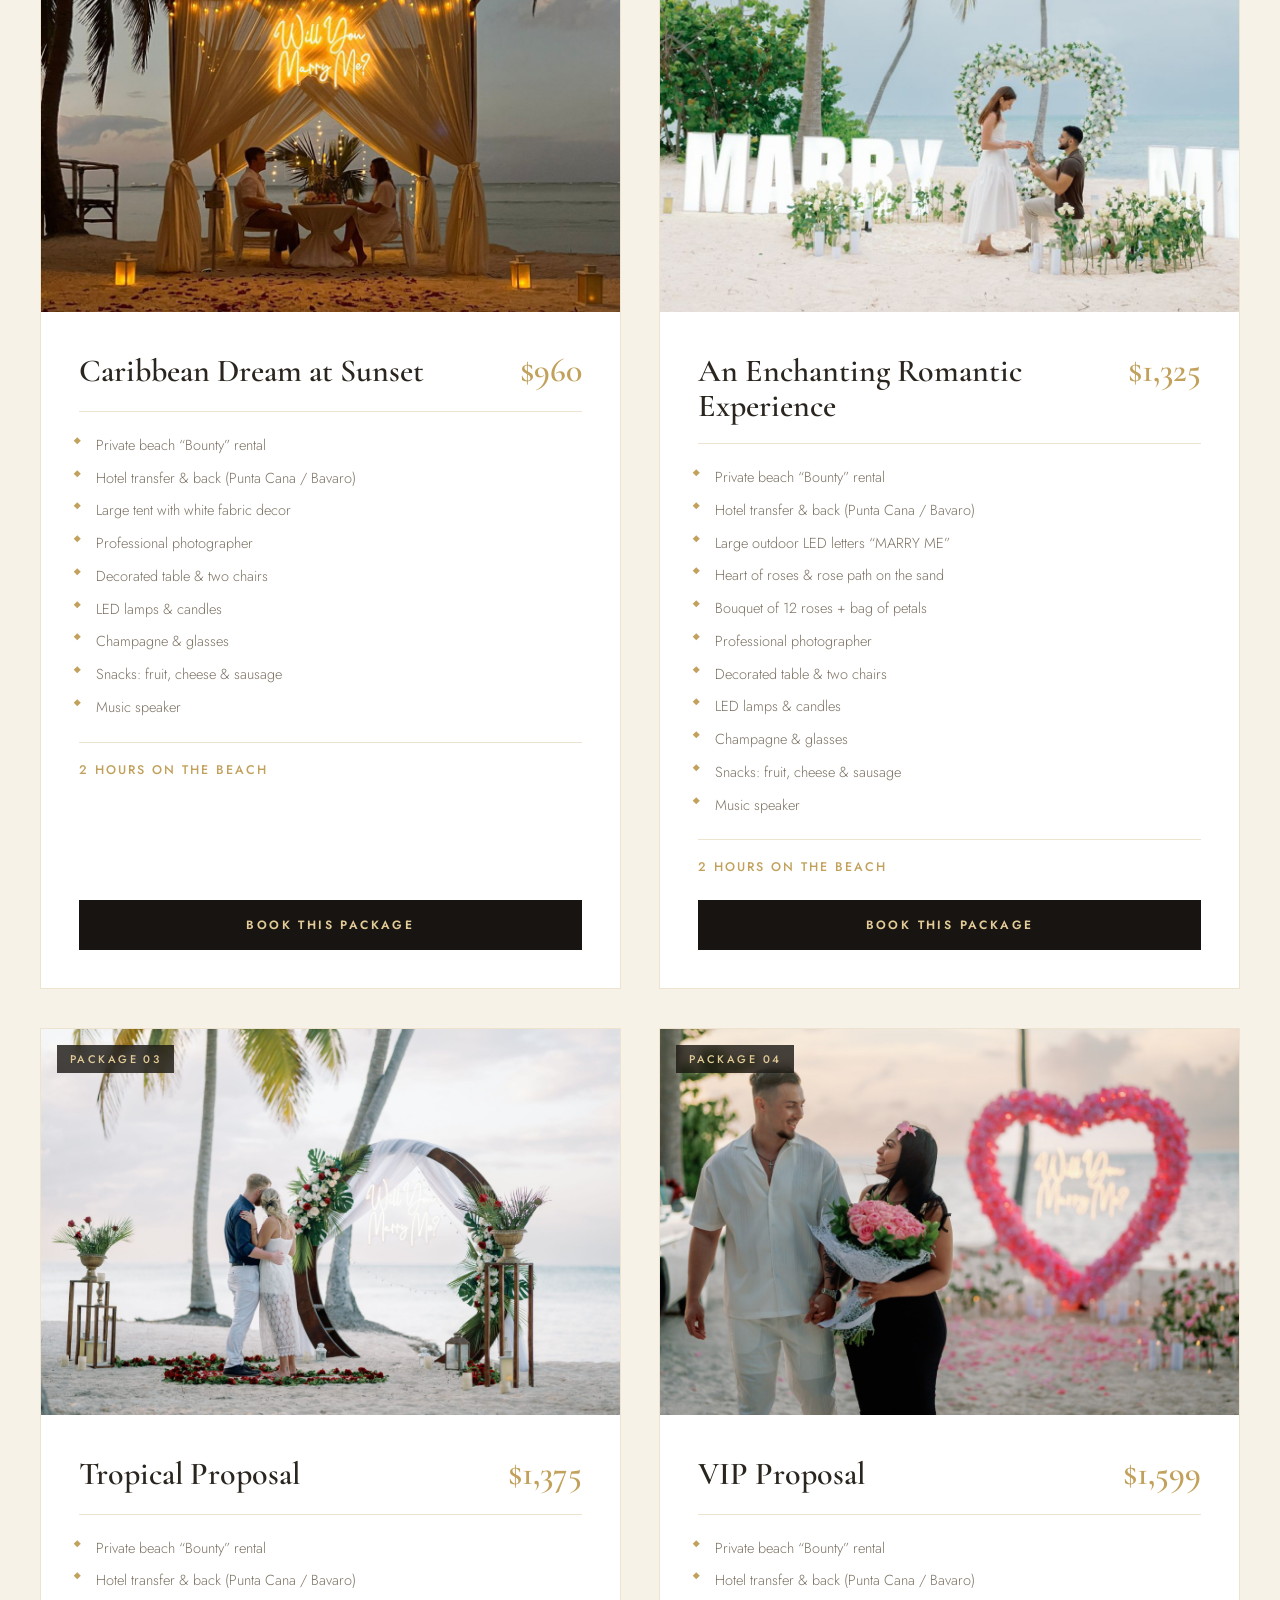
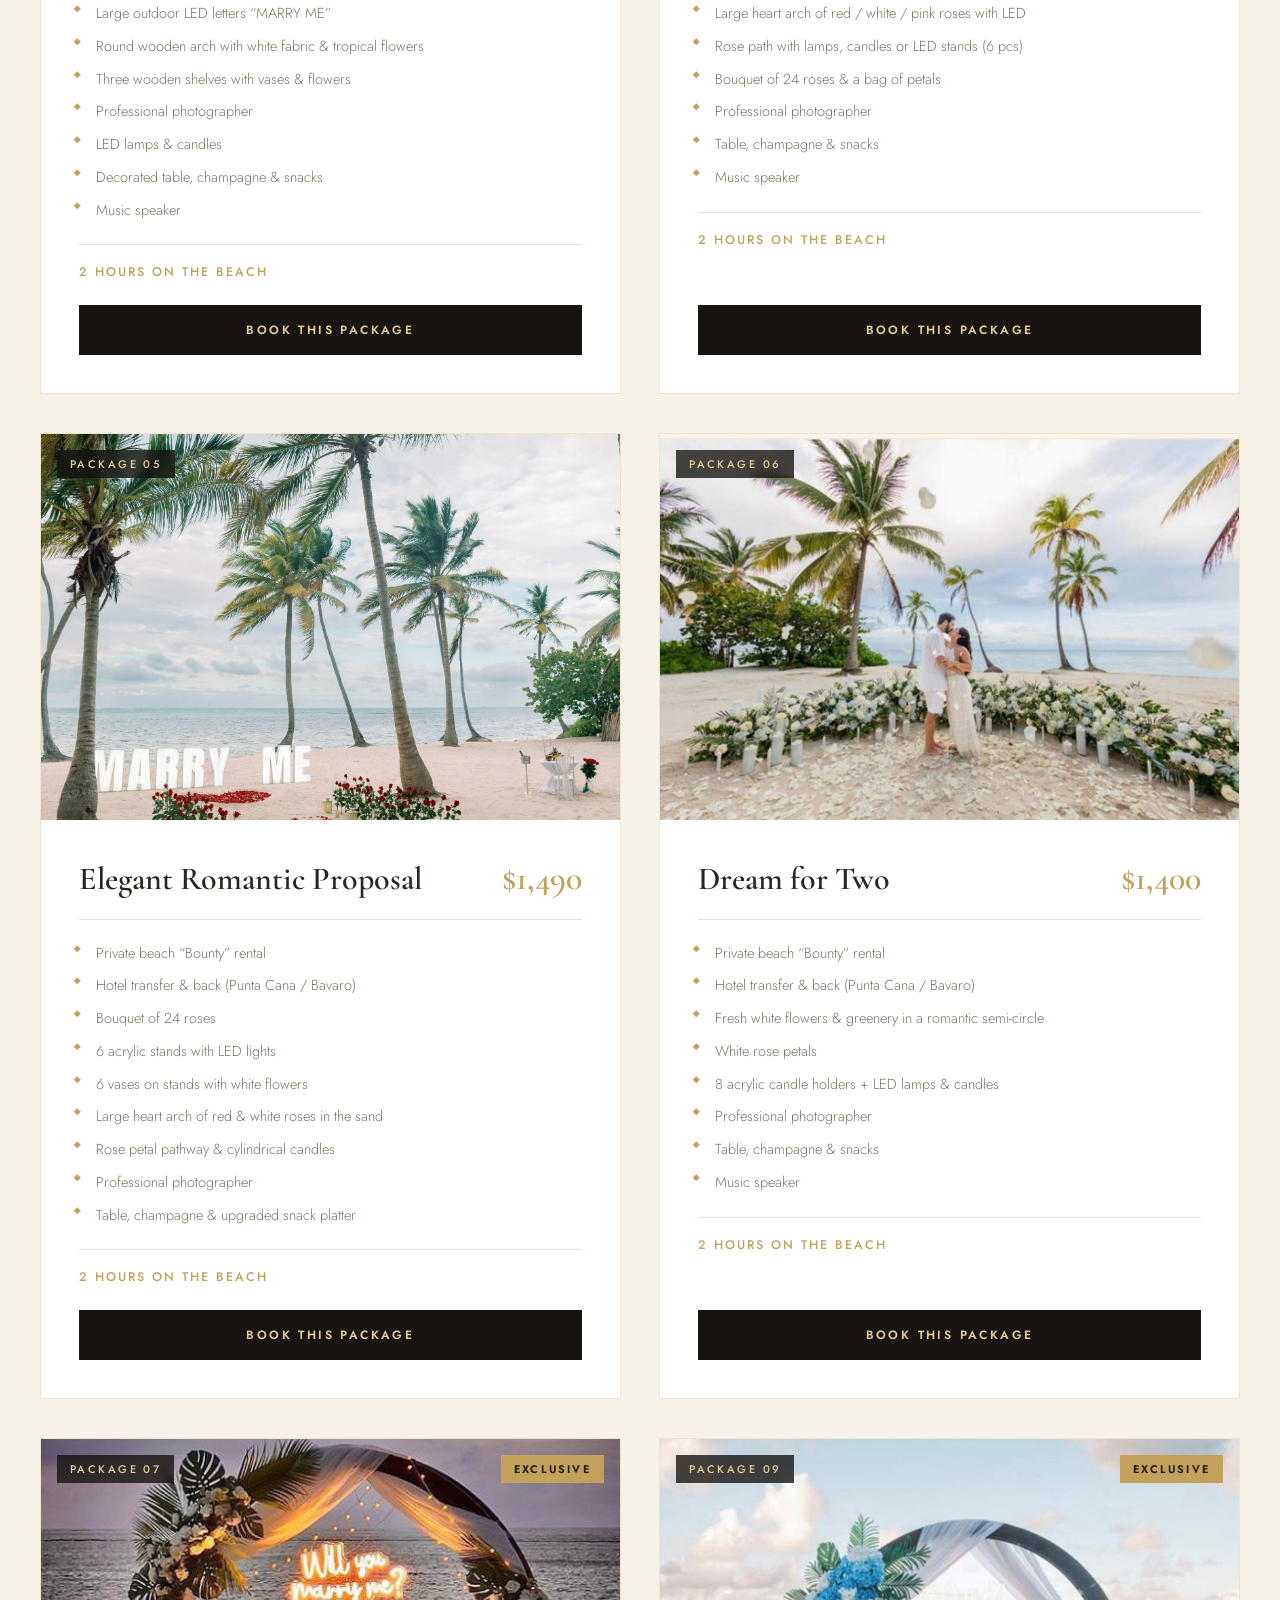
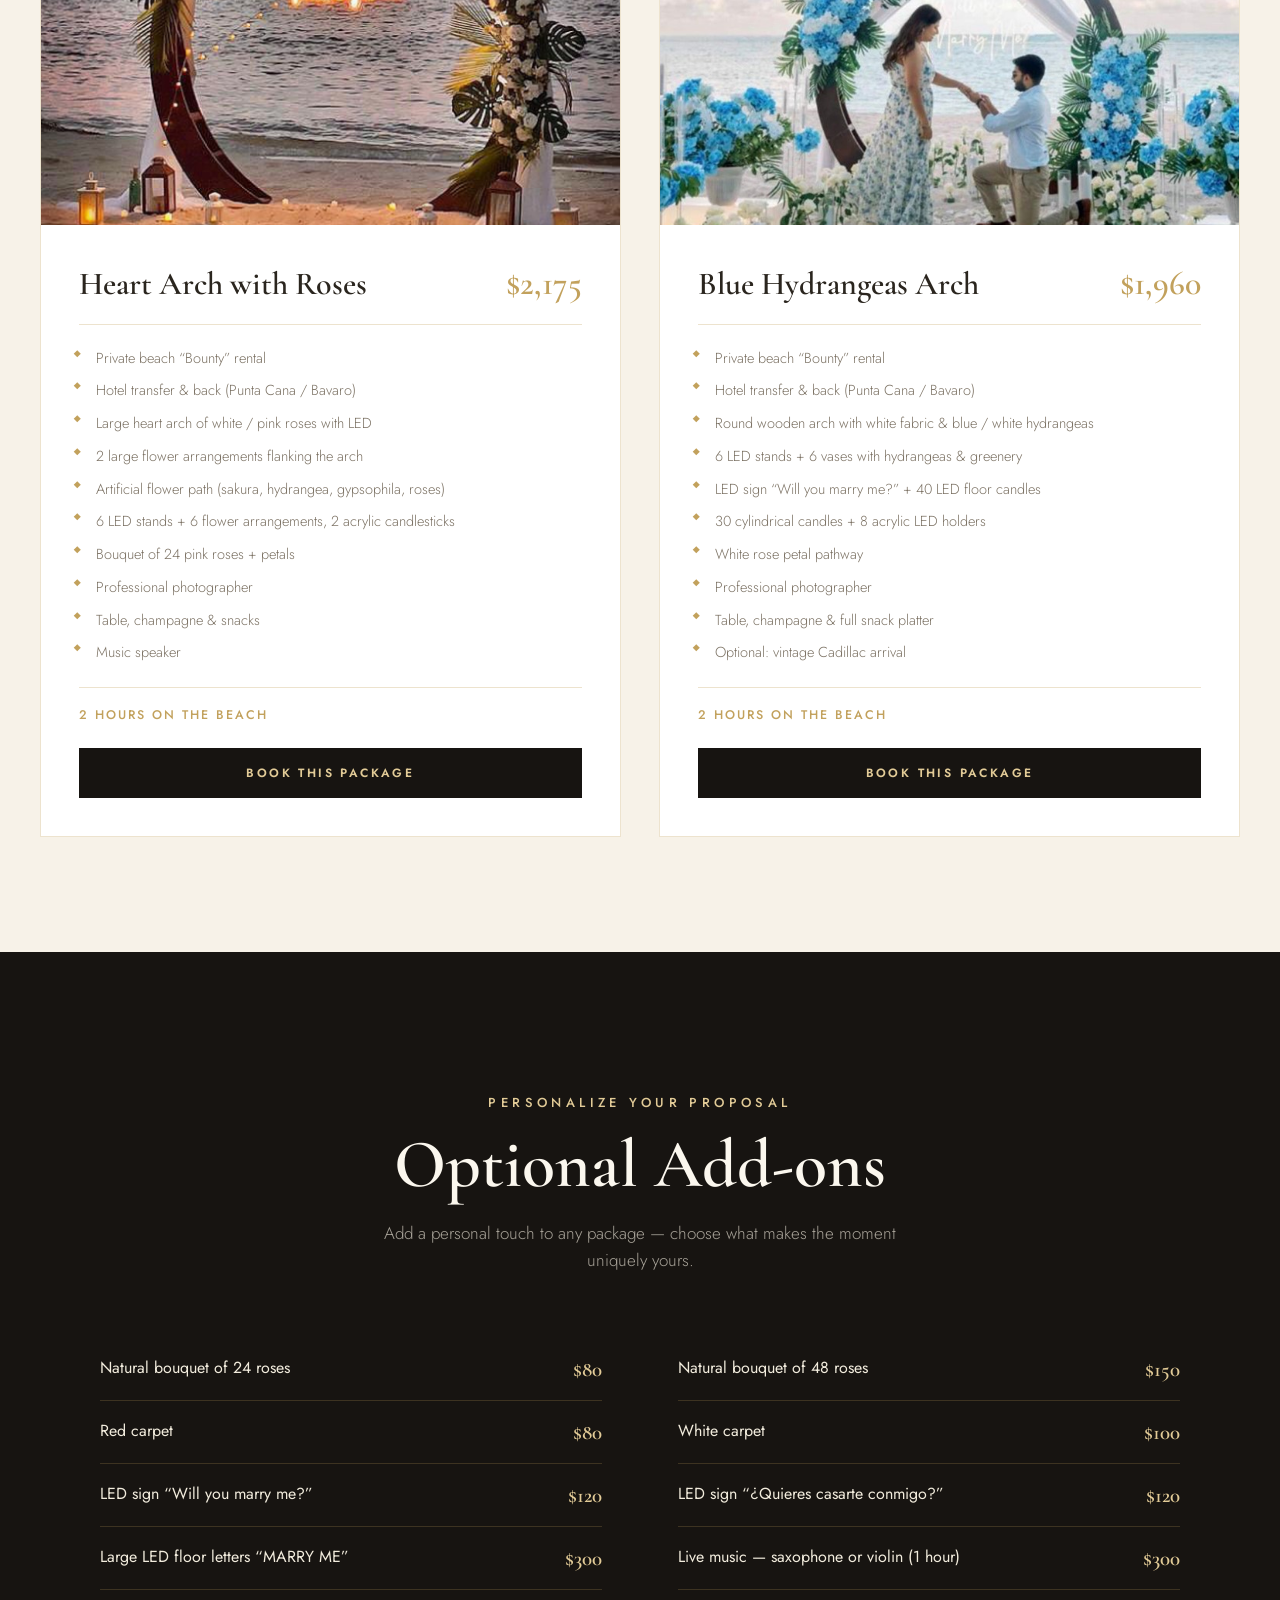
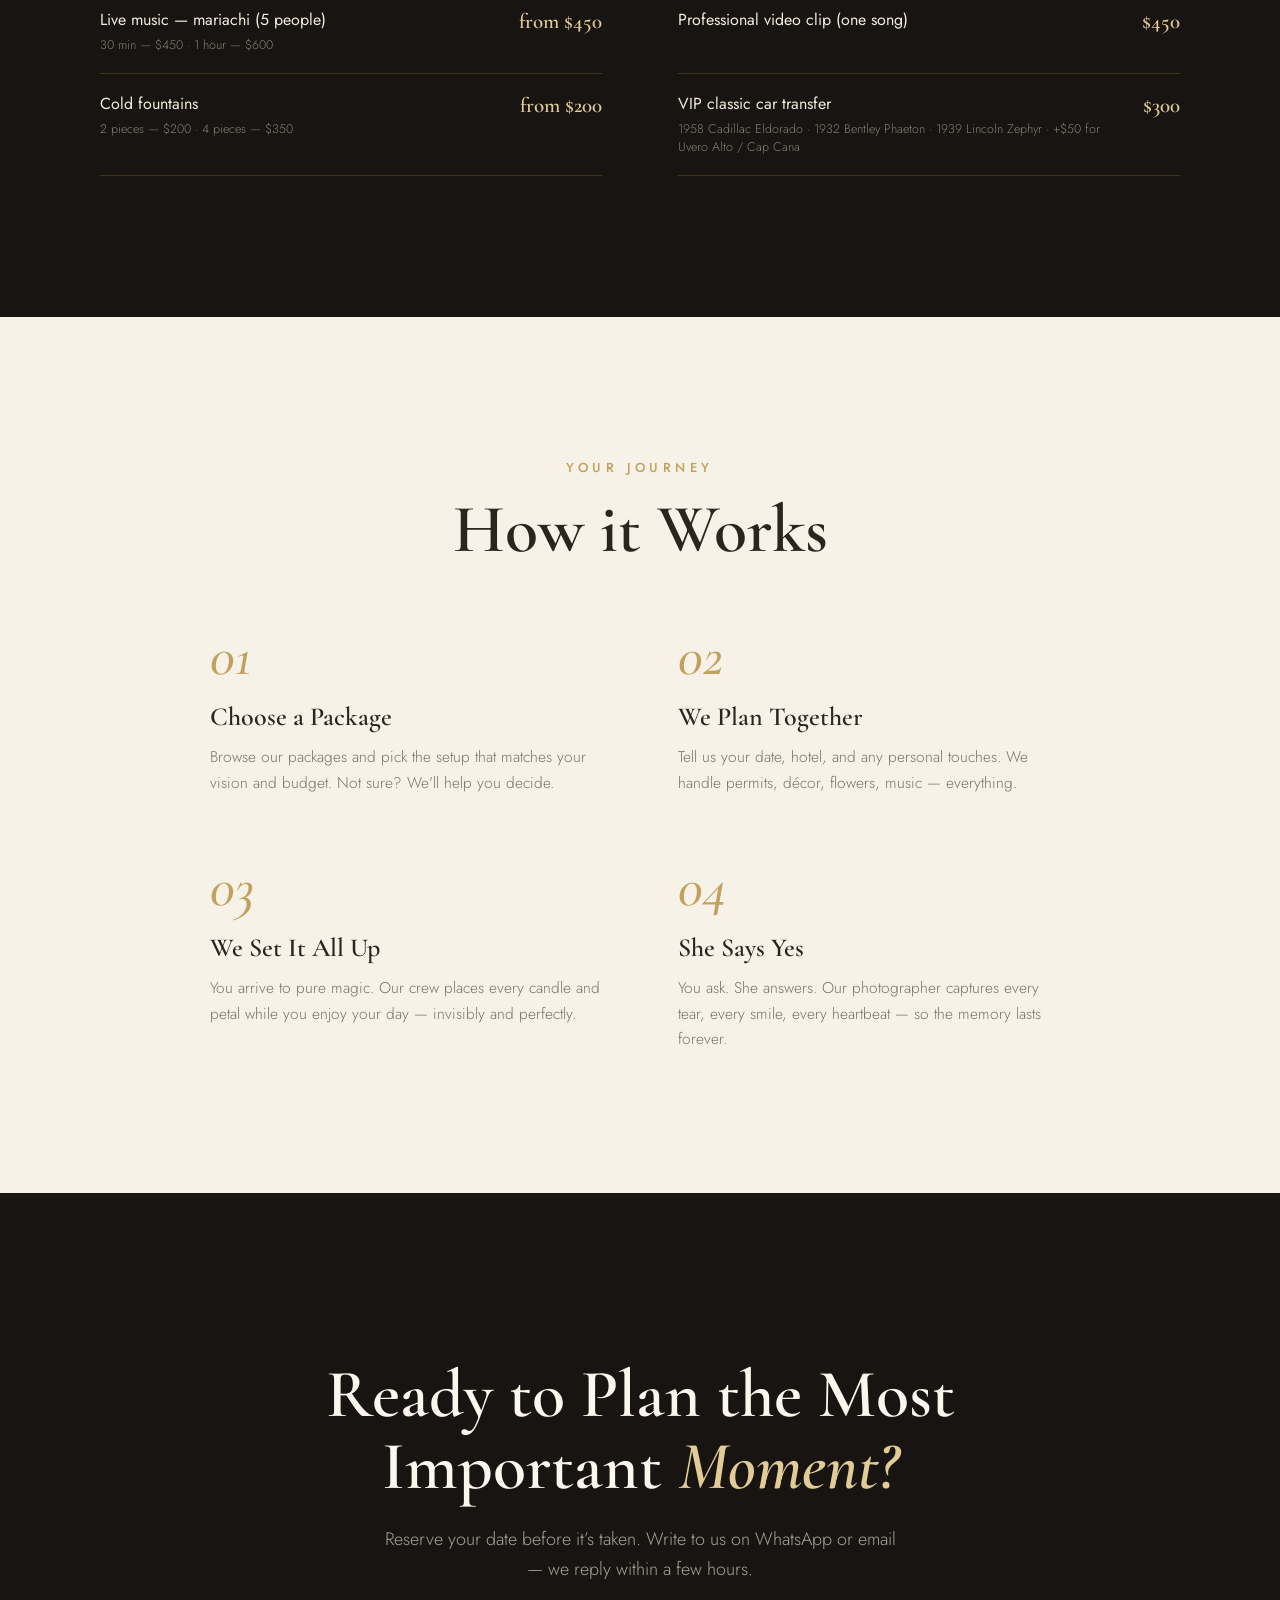
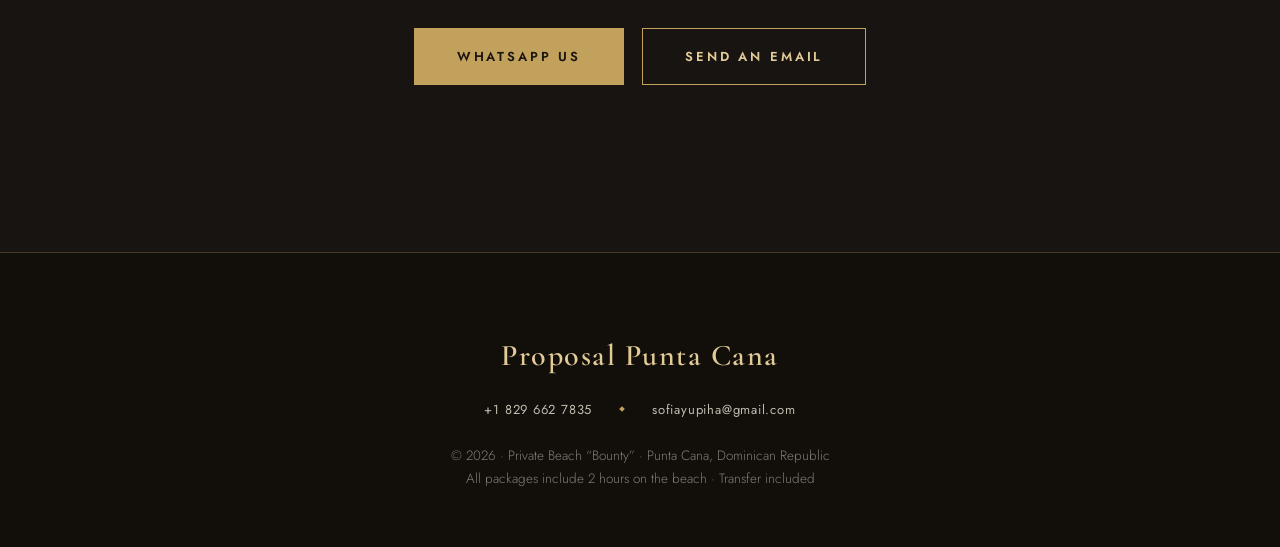
==== commit 33a84dc5: "Update contact email on proposal-2 page Co-Authored-By: Claude Sonnet 4.6 <noreply@anthropic.com>" ====
--- a/proposal-2/index.html
+++ b/proposal-2/index.html
@@ -383,7 +383,7 @@
     <p class="cta__lede">Reserve your date before it’s taken. Write to us on WhatsApp or email — we reply within a few hours.</p>
     <div class="cta__actions">
       <a href="https://wa.me/18296627835" target="_blank" rel="noopener" class="btn-gold-lg">WhatsApp Us</a>
-      <a href="mailto:hello@proposalpuntacana.com" class="btn-outline-lg">Send an Email</a>
+      <a href="mailto:sofiayupiha@gmail.com" class="btn-outline-lg">Send an Email</a>
     </div>
   </div>
 </section>
@@ -393,7 +393,7 @@
   <div class="site-footer__contacts">
     <a href="https://wa.me/18296627835" target="_blank" rel="noopener">+1 829 662 7835</a>
     <span class="site-footer__dot"></span>
-    <a href="mailto:hello@proposalpuntacana.com">hello@proposalpuntacana.com</a>
+    <a href="mailto:sofiayupiha@gmail.com">sofiayupiha@gmail.com</a>
   </div>
   <p class="site-footer__legal">© 2026 · Private Beach “Bounty” · Punta Cana, Dominican Republic<br>All packages include 2 hours on the beach · Transfer included</p>
 </footer>
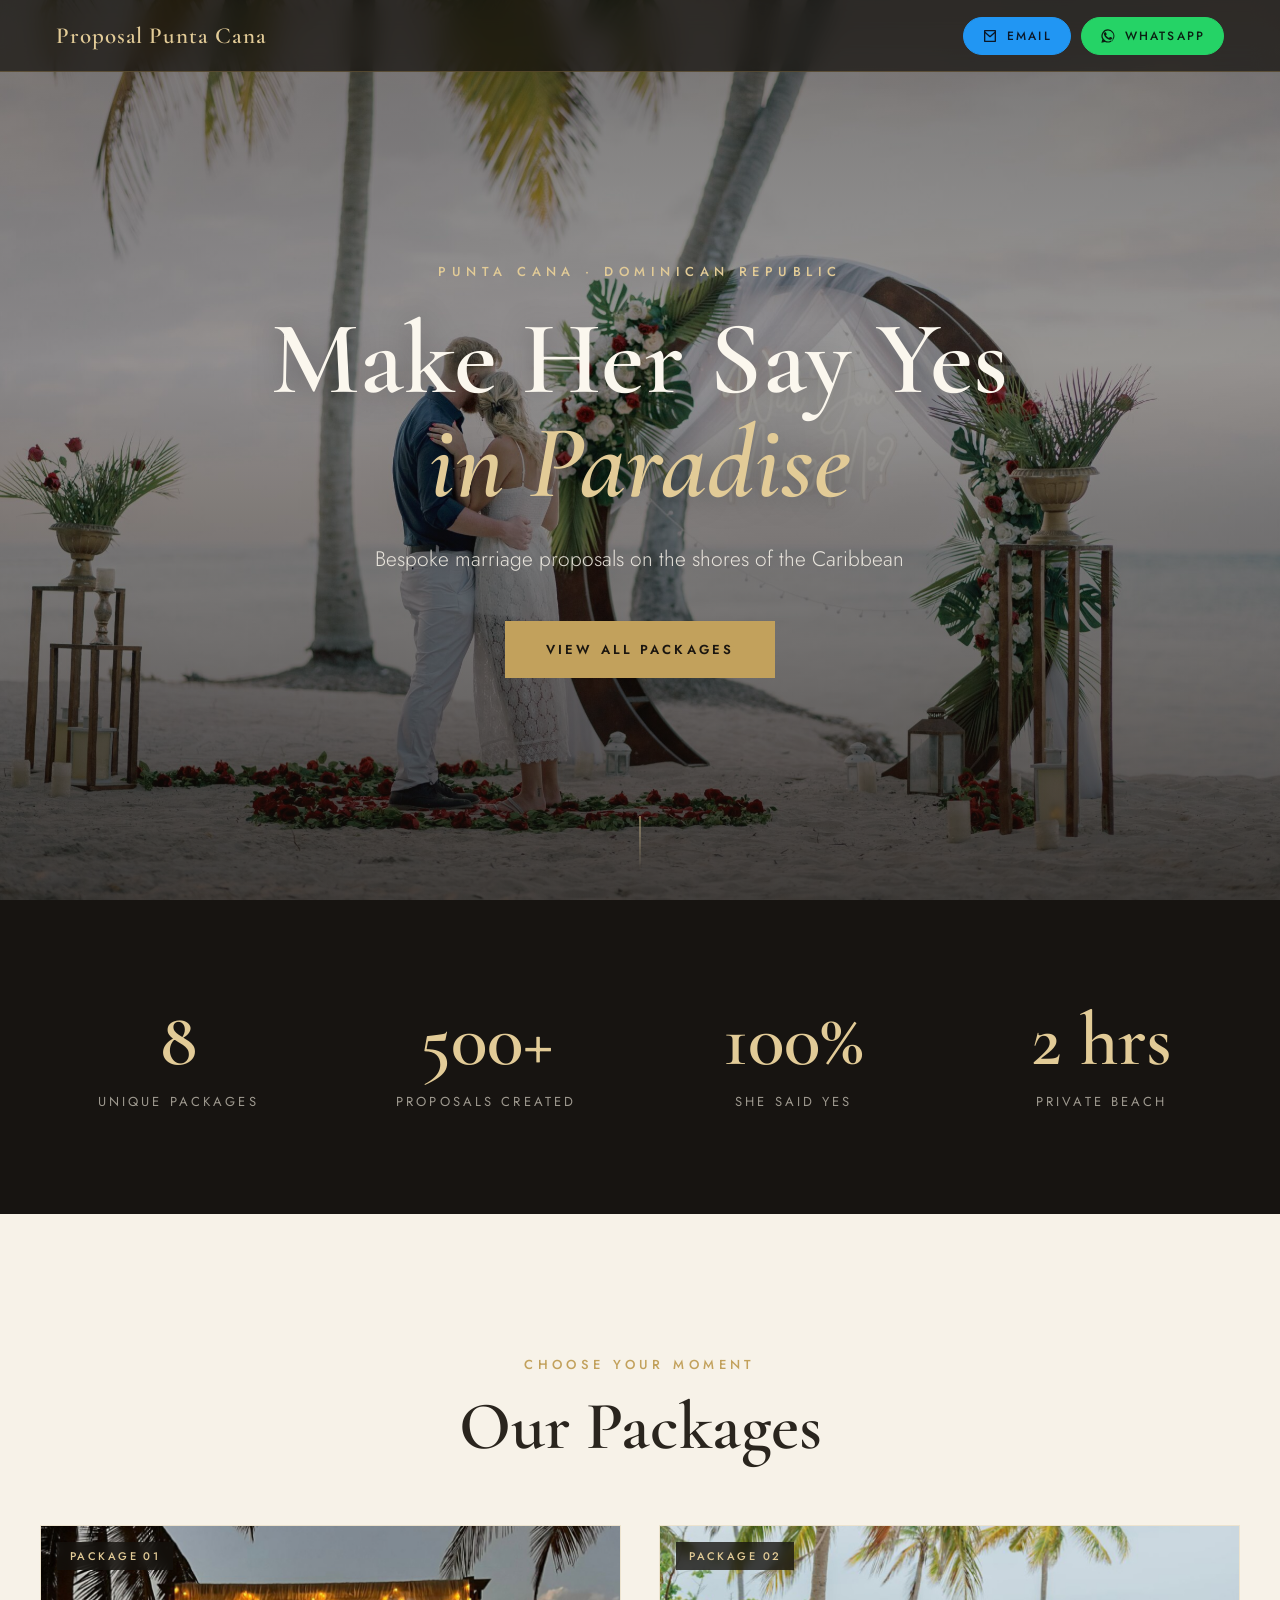
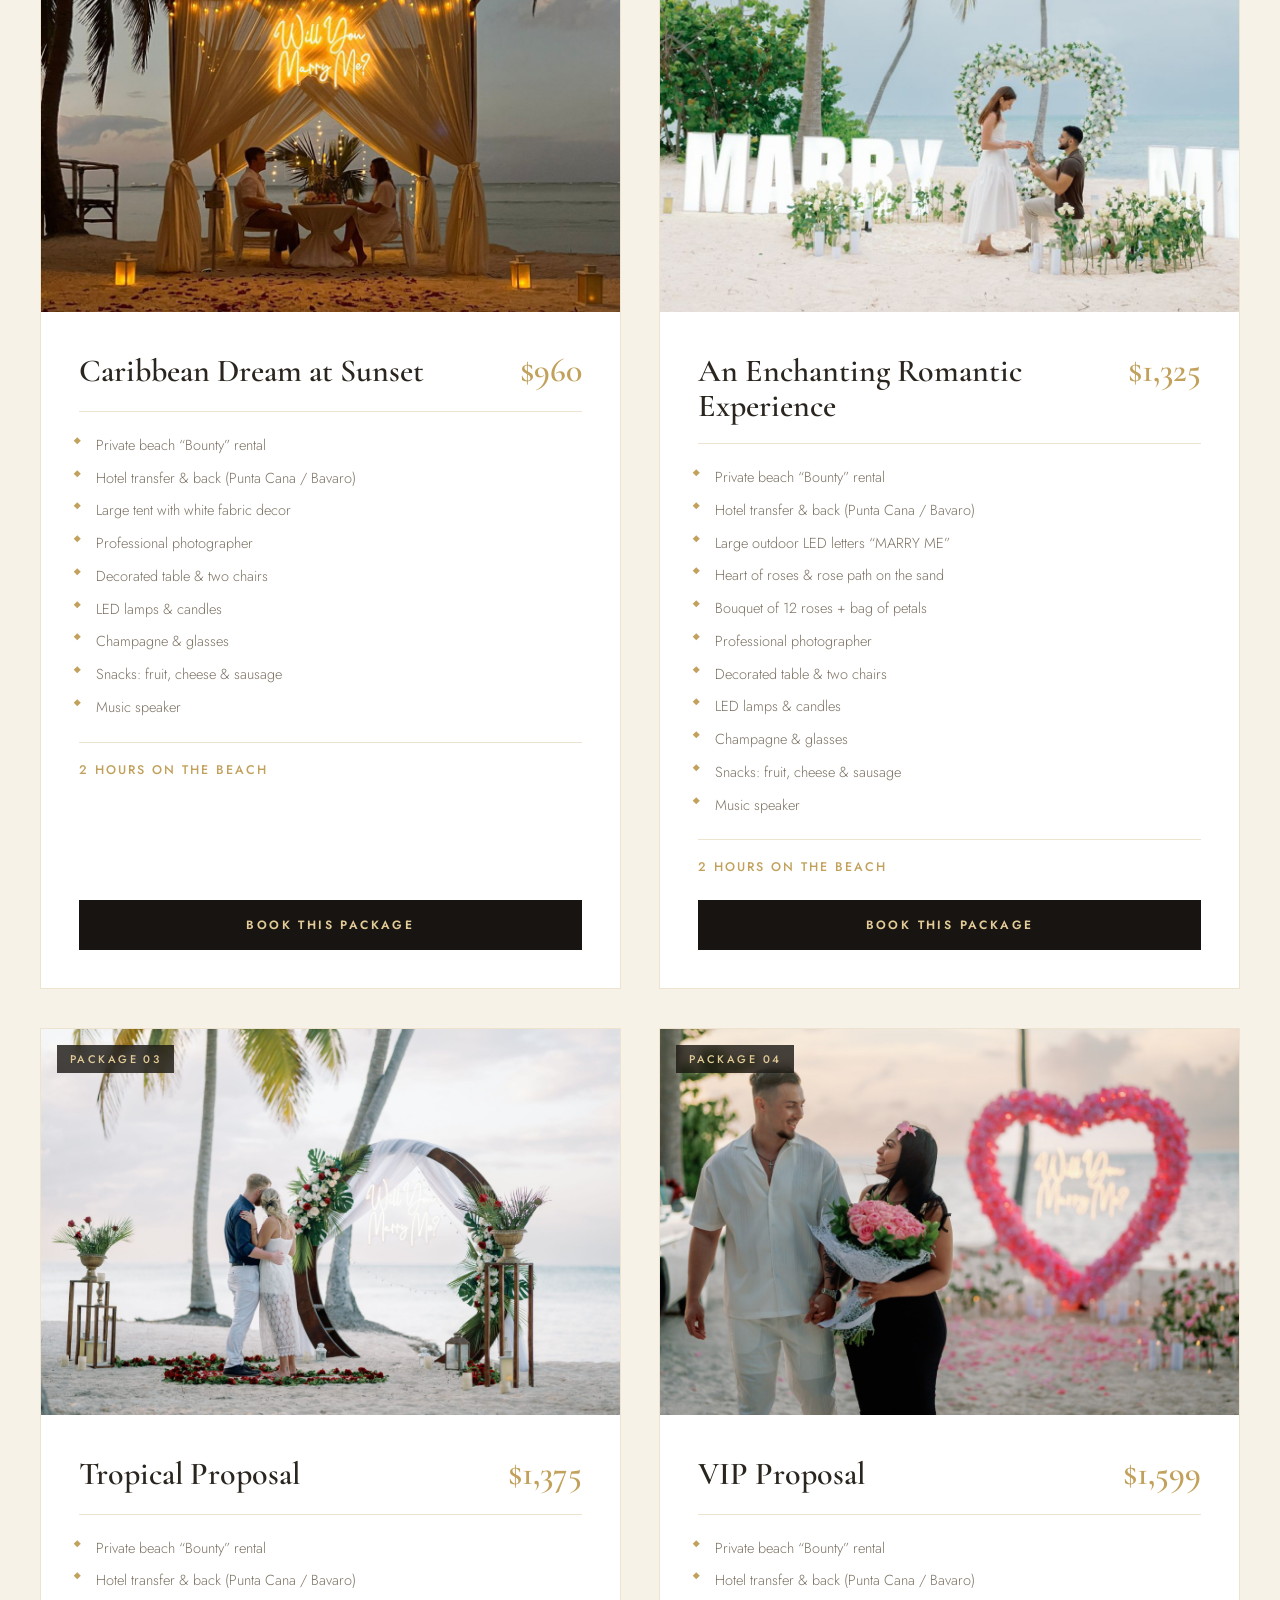
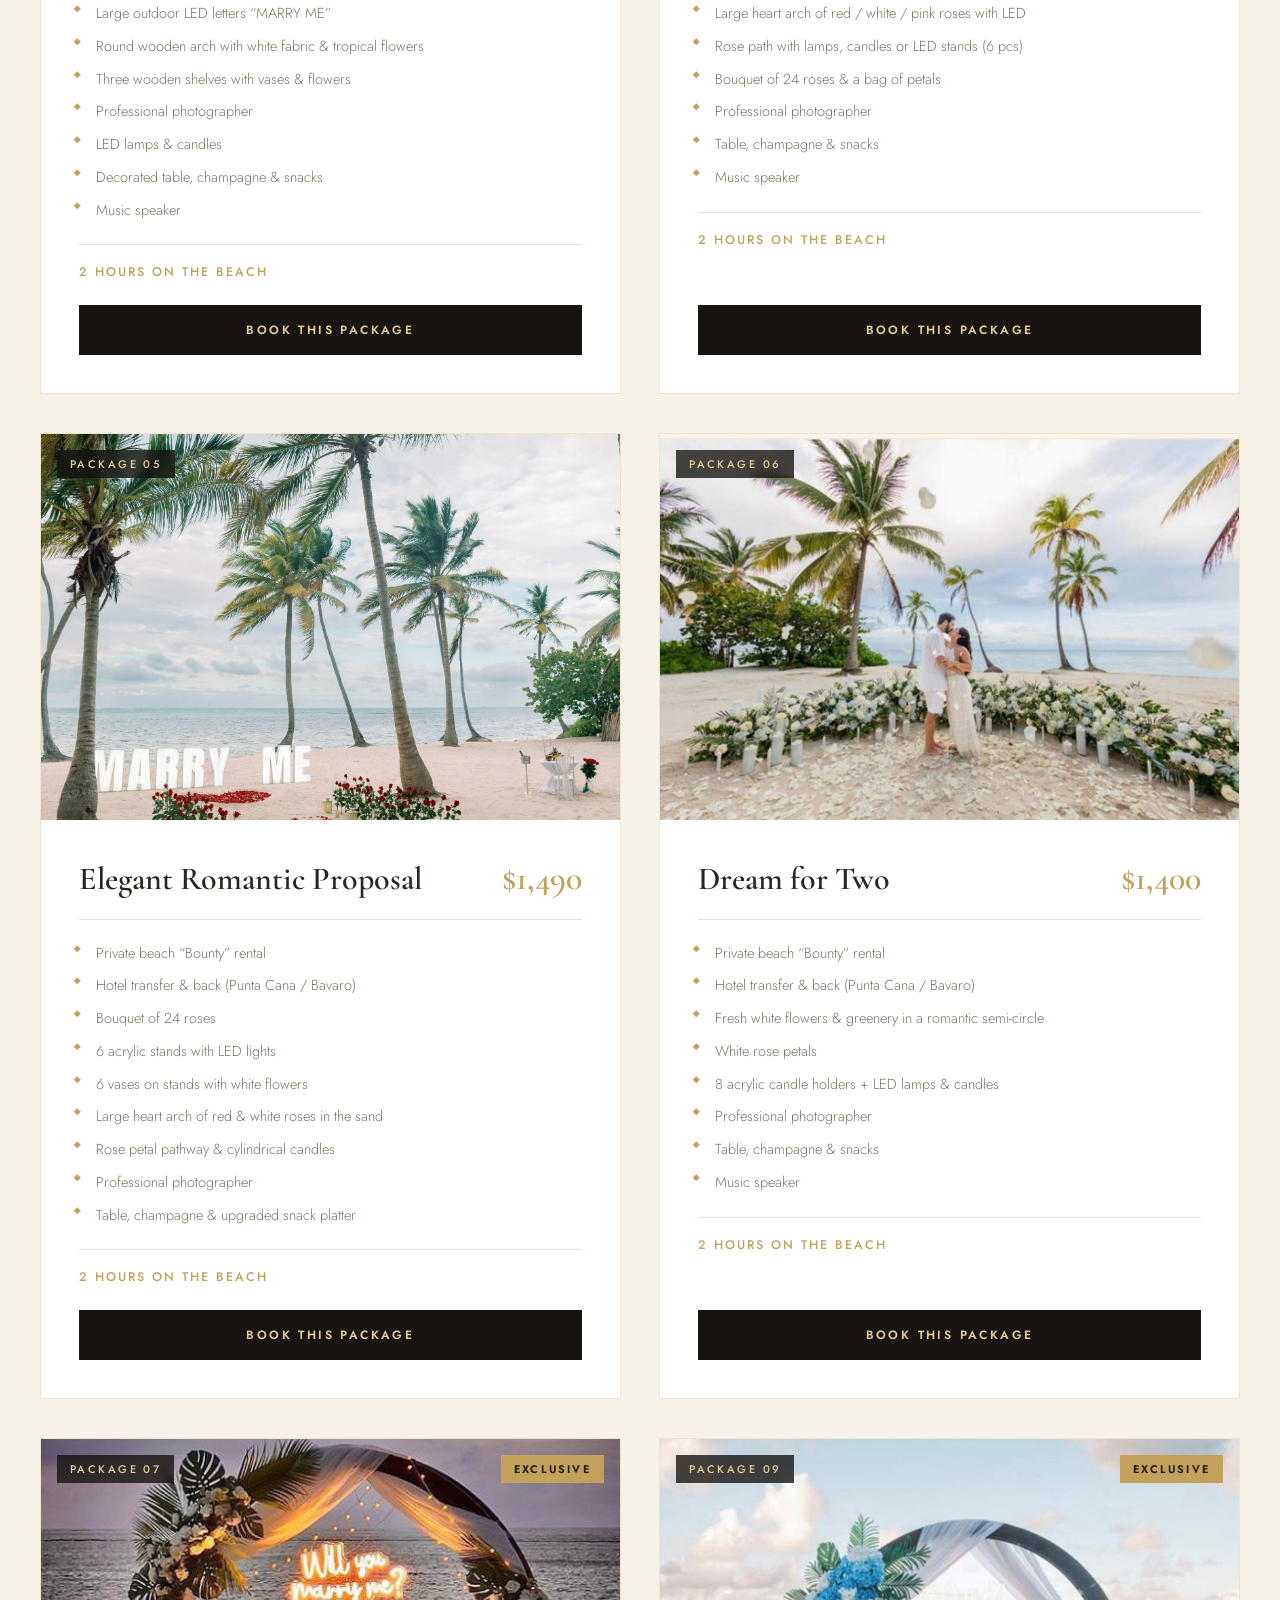
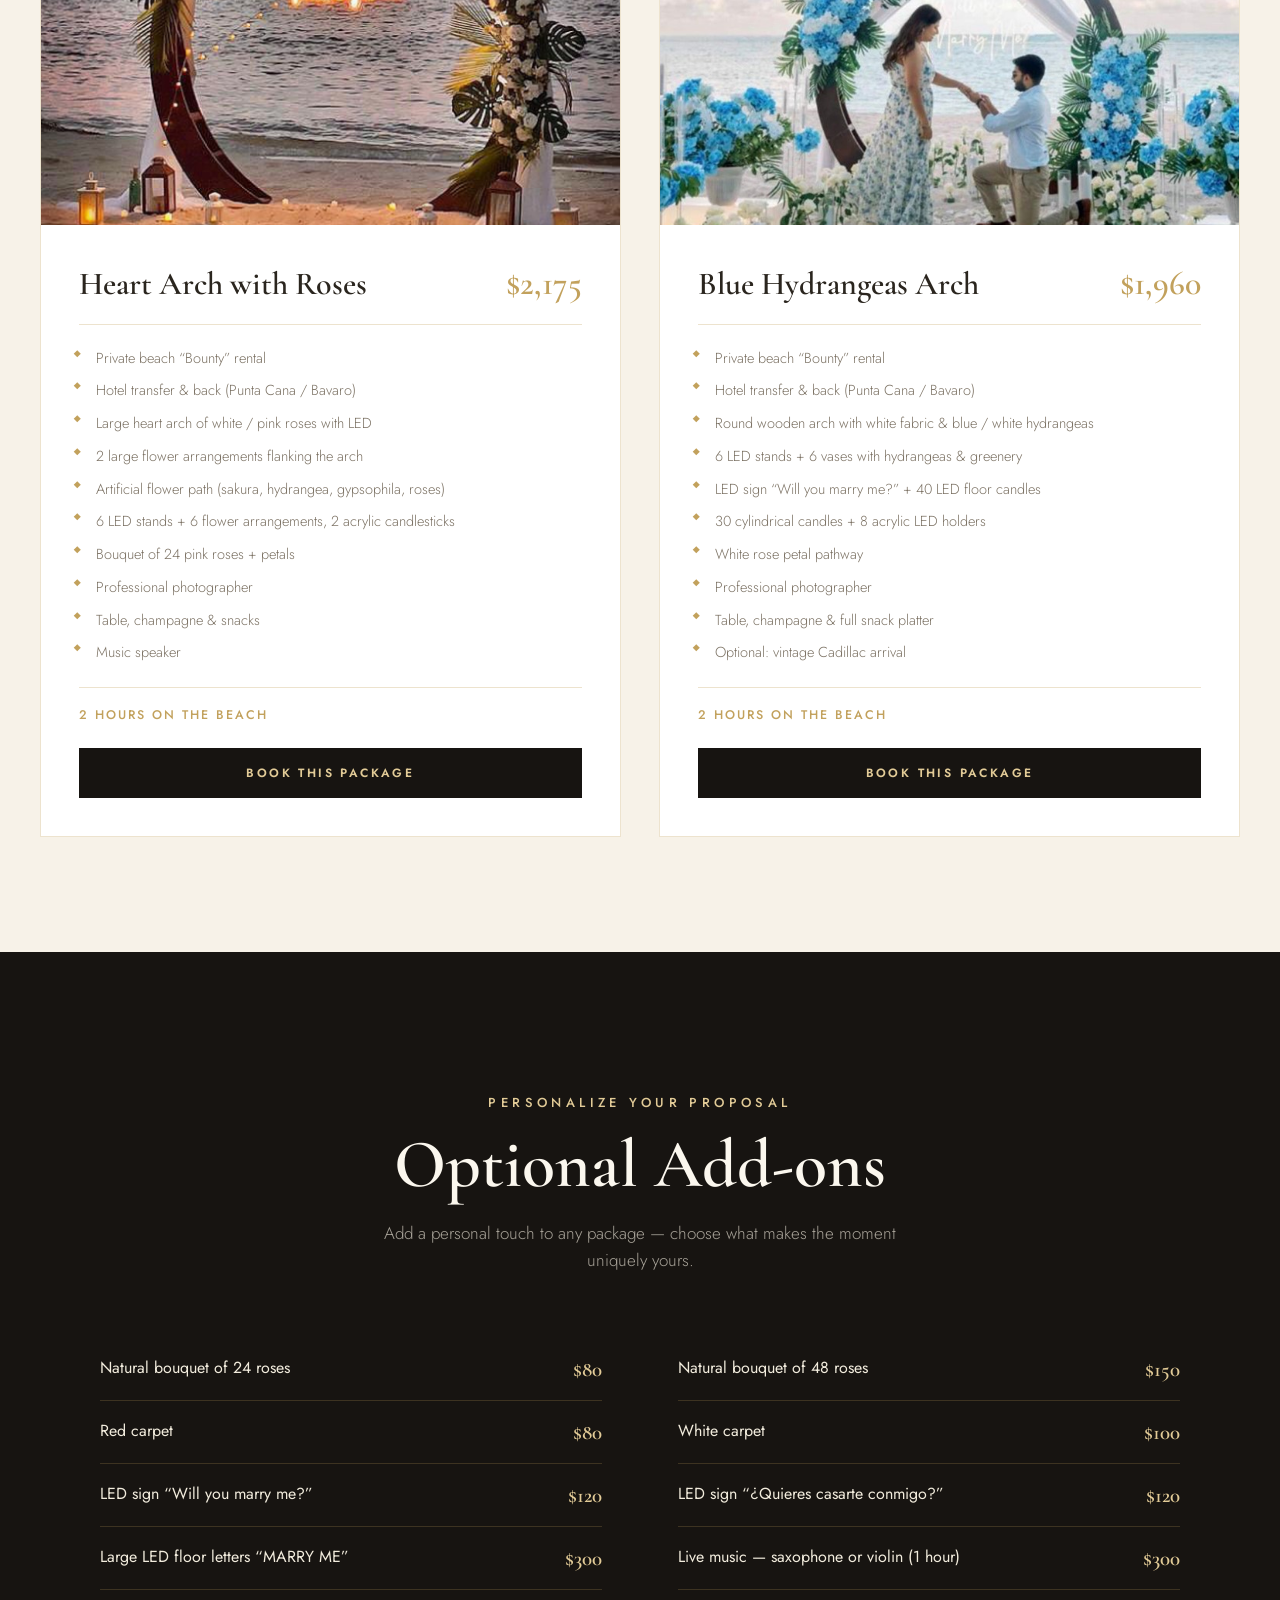
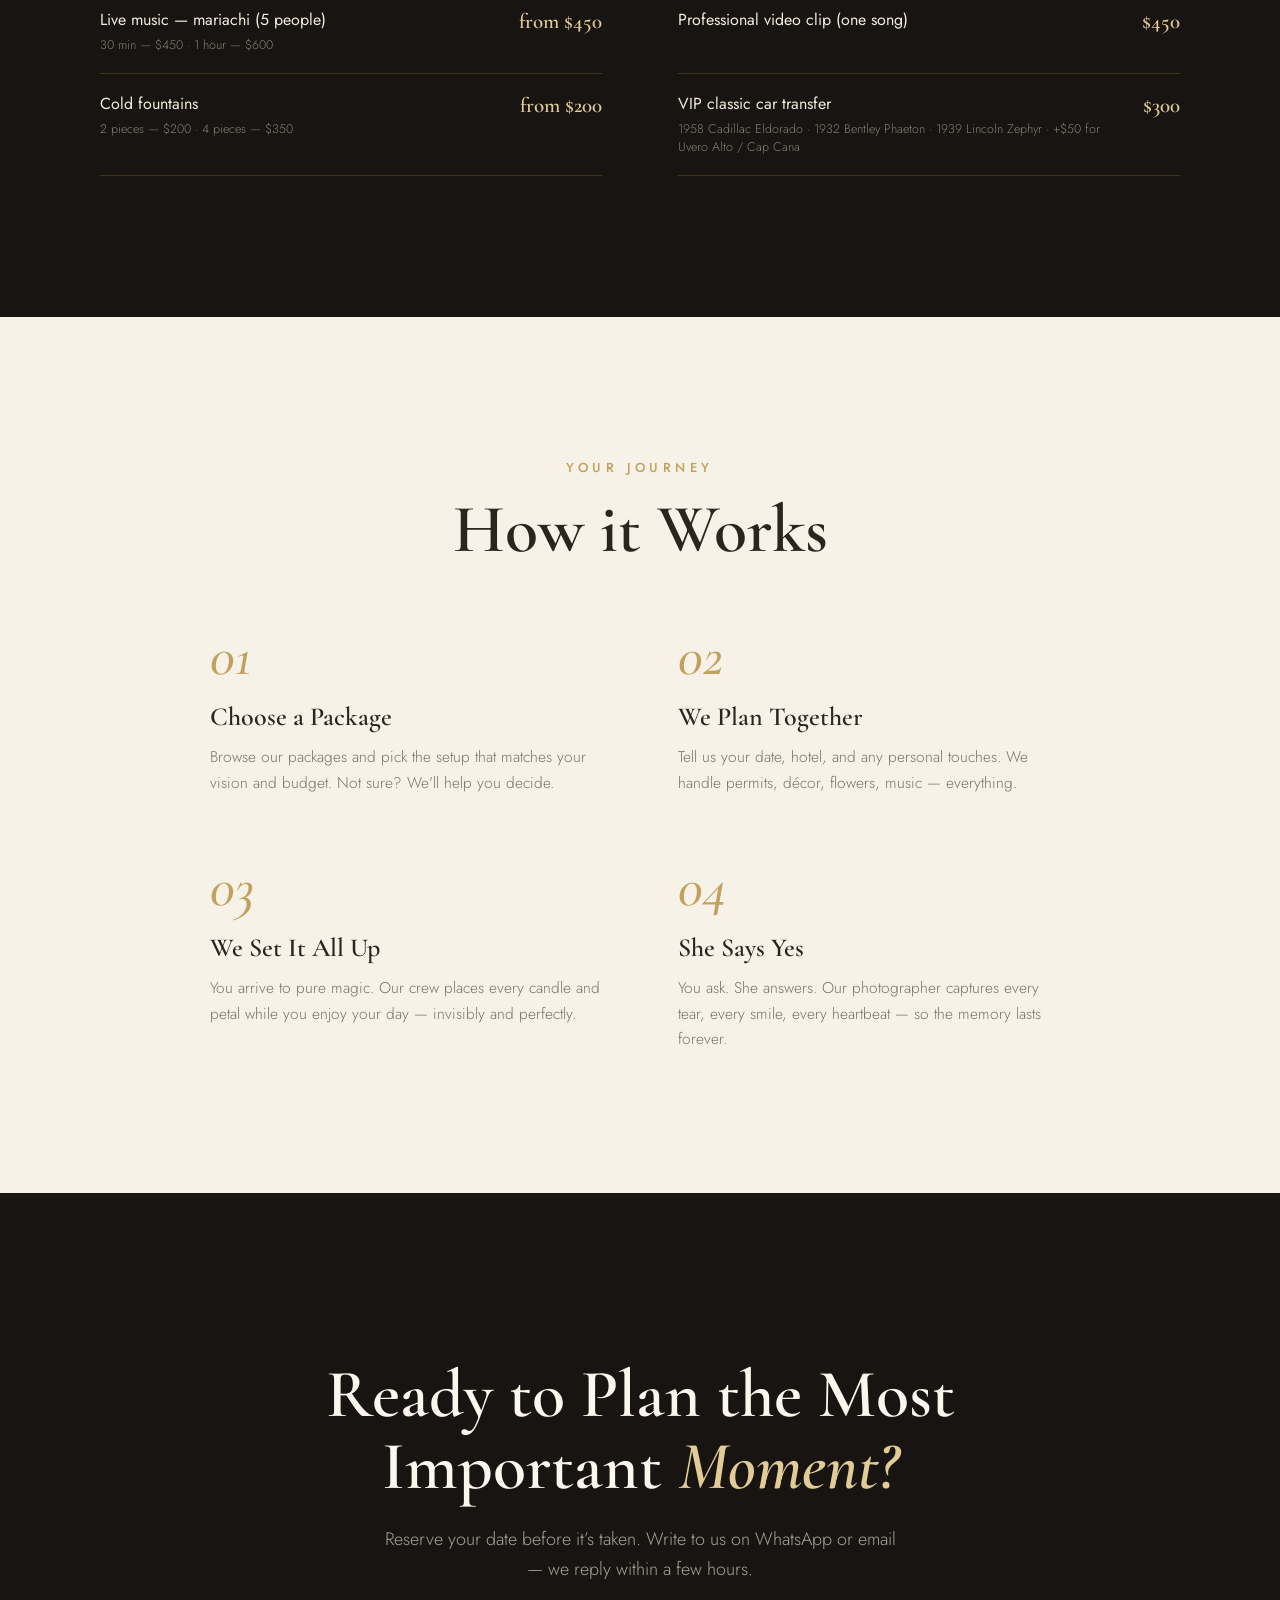
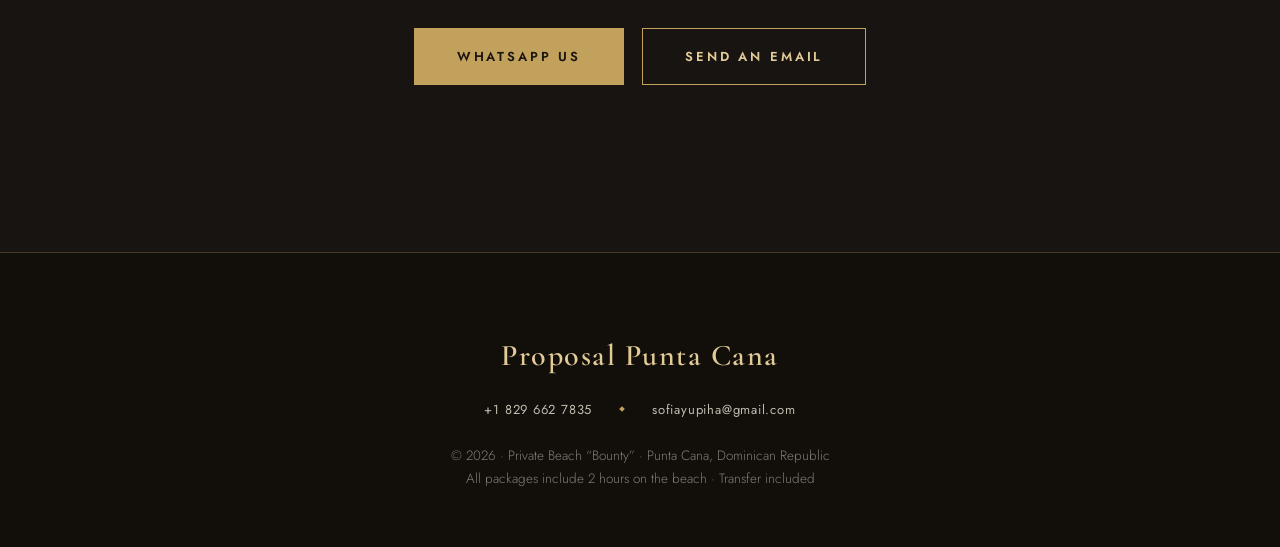
==== commit 13d607b9: "Add email button to header, color WhatsApp green and Email blue Co-Authored-By: Claude Sonnet 4.6 <n" ====
--- a/proposal-2/index.html
+++ b/proposal-2/index.html
@@ -14,10 +14,16 @@
 
 <header class="site-header">
   <a href="#top" class="site-header__logo">Proposal Punta&nbsp;Cana</a>
-  <a href="https://wa.me/18296627835" target="_blank" rel="noopener" class="btn-whatsapp">
-    <svg width="16" height="16" viewBox="0 0 24 24" fill="currentColor" aria-hidden="true"><path d="M17.5 14.4c-.3-.15-1.8-.9-2.07-1-.28-.1-.48-.15-.68.15-.2.3-.78.99-.95 1.19-.18.2-.35.22-.65.07-.3-.15-1.27-.47-2.42-1.5-.9-.8-1.5-1.78-1.67-2.08-.18-.3-.02-.46.13-.61.14-.14.3-.35.45-.53.15-.18.2-.3.3-.5.1-.2.05-.38-.02-.53-.08-.15-.68-1.64-.93-2.24-.24-.58-.49-.5-.68-.51l-.58-.01c-.2 0-.53.07-.8.38-.28.3-1.05 1.03-1.05 2.5s1.08 2.9 1.23 3.1c.15.2 2.12 3.24 5.14 4.54.72.31 1.28.5 1.71.64.72.23 1.38.2 1.9.12.58-.09 1.8-.74 2.05-1.45.25-.71.25-1.32.18-1.45-.07-.13-.27-.2-.57-.35zM12 2.04A9.9 9.9 0 0 0 3.5 17l-1.45 5.3 5.43-1.43A9.9 9.9 0 1 0 12 2.04zm0 1.8a8.1 8.1 0 0 1 6.86 12.4l-.2.32.86 3.14-3.22-.85-.31.18A8.1 8.1 0 1 1 12 3.84z"/></svg>
-    WhatsApp
-  </a>
+  <div class="site-header__actions">
+    <a href="mailto:sofiayupiha@gmail.com" class="btn-email">
+      <svg width="16" height="16" viewBox="0 0 24 24" fill="none" stroke="currentColor" stroke-width="2" stroke-linecap="round" stroke-linejoin="round" aria-hidden="true"><path d="M4 4h16v16H4z"/><path d="M4 6l8 7 8-7"/></svg>
+      Email
+    </a>
+    <a href="https://wa.me/18296627835" target="_blank" rel="noopener" class="btn-whatsapp">
+      <svg width="16" height="16" viewBox="0 0 24 24" fill="currentColor" aria-hidden="true"><path d="M17.5 14.4c-.3-.15-1.8-.9-2.07-1-.28-.1-.48-.15-.68.15-.2.3-.78.99-.95 1.19-.18.2-.35.22-.65.07-.3-.15-1.27-.47-2.42-1.5-.9-.8-1.5-1.78-1.67-2.08-.18-.3-.02-.46.13-.61.14-.14.3-.35.45-.53.15-.18.2-.3.3-.5.1-.2.05-.38-.02-.53-.08-.15-.68-1.64-.93-2.24-.24-.58-.49-.5-.68-.51l-.58-.01c-.2 0-.53.07-.8.38-.28.3-1.05 1.03-1.05 2.5s1.08 2.9 1.23 3.1c.15.2 2.12 3.24 5.14 4.54.72.31 1.28.5 1.71.64.72.23 1.38.2 1.9.12.58-.09 1.8-.74 2.05-1.45.25-.71.25-1.32.18-1.45-.07-.13-.27-.2-.57-.35zM12 2.04A9.9 9.9 0 0 0 3.5 17l-1.45 5.3 5.43-1.43A9.9 9.9 0 1 0 12 2.04zm0 1.8a8.1 8.1 0 0 1 6.86 12.4l-.2.32.86 3.14-3.22-.85-.31.18A8.1 8.1 0 1 1 12 3.84z"/></svg>
+      WhatsApp
+    </a>
+  </div>
 </header>
 
 <section id="top" class="hero">
--- a/proposal-2/style.css
+++ b/proposal-2/style.css
@@ -66,15 +66,20 @@
   text-decoration: none;
 }
 
-.btn-whatsapp {
+.site-header__actions {
+  display: flex;
+  align-items: center;
+  gap: 10px;
+}
+
+.btn-whatsapp,
+.btn-email {
   display: inline-flex;
   align-items: center;
   justify-content: center;
   gap: 9px;
   padding: 9px 18px;
-  border: 1px solid var(--gold);
   border-radius: 999px;
-  color: var(--gold-bright);
   text-decoration: none;
   font-size: 12px;
   font-weight: 500;
@@ -82,7 +87,21 @@
   text-transform: uppercase;
 }
 
-.btn-whatsapp:hover { background: var(--gold); color: #1B1610; }
+.btn-whatsapp {
+  border: 1px solid #25D366;
+  background: #25D366;
+  color: #0B1F12;
+}
+
+.btn-whatsapp:hover { background: transparent; color: #25D366; }
+
+.btn-email {
+  border: 1px solid #2196F3;
+  background: #2196F3;
+  color: #0B1726;
+}
+
+.btn-email:hover { background: transparent; color: #2196F3; }
 
 /* ============ HERO ============ */
 .hero {
